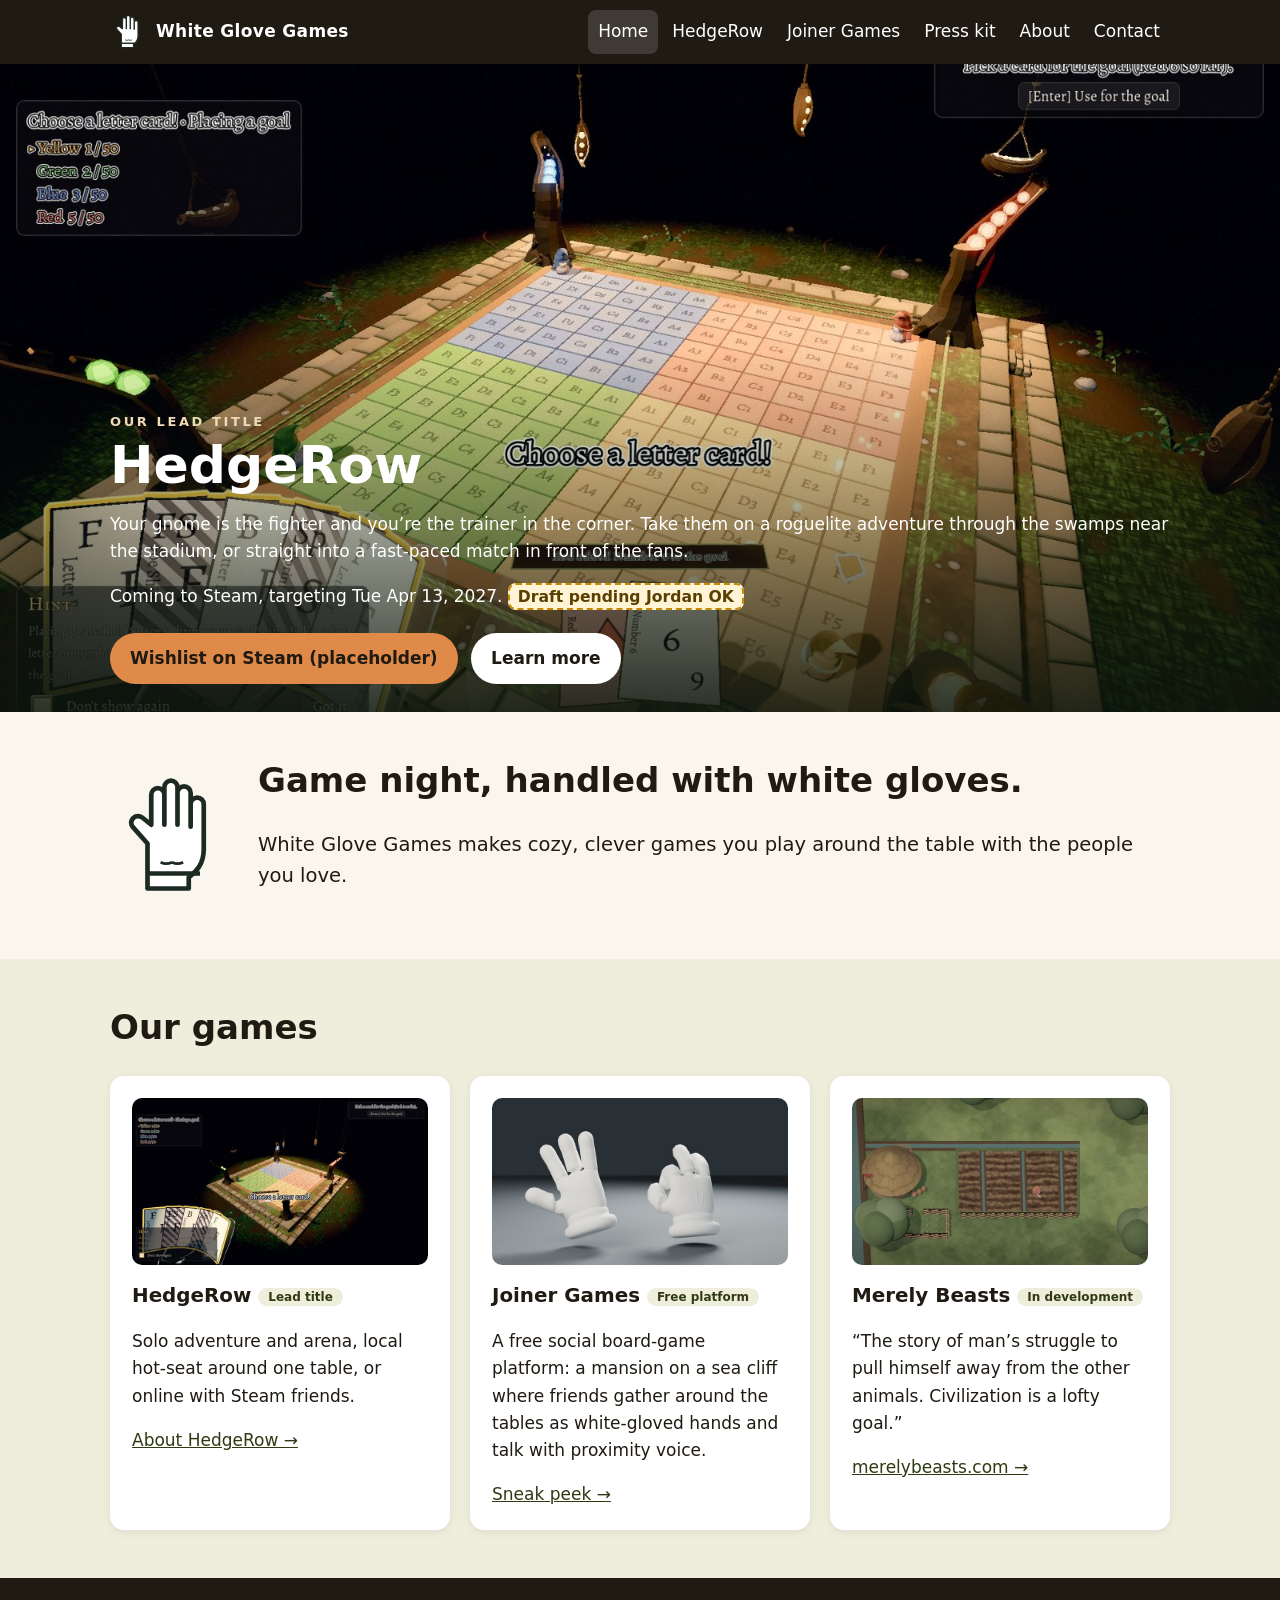
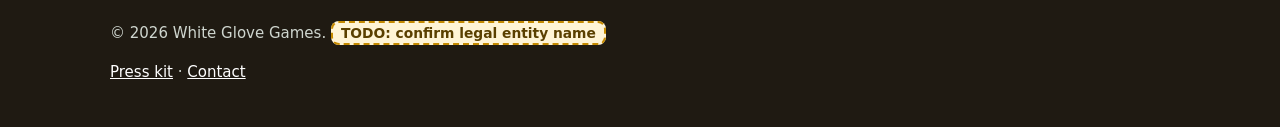
==== index.html @ 74618705 "Jared/Bachari copy overrides; Merely Beasts moves to /merelybeasts with redirect stub; placeholder a" ====
<!doctype html><html lang="en"><head><meta charset="utf-8"><meta name="viewport" content="width=device-width,initial-scale=1">
<title>White Glove Games</title><meta name="description" content="White Glove Games makes cozy, clever games you play around the table with the people you love."><link rel="icon" href="./favicon.svg" type="image/svg+xml"><link rel="stylesheet" href="./assets/site.css">
<meta property="og:title" content="White Glove Games"><meta property="og:description" content="White Glove Games makes cozy, clever games you play around the table with the people you love."></head><body>
<a class="skip" href="#main">Skip to content</a>
<header class="site"><div class="wrap"><a class="brand" href="./"><img src="./assets/img/glove.svg" alt="" width="36" height="36">White Glove Games</a>
<button class="menu-btn" aria-expanded="false" aria-controls="nav">Menu</button><nav id="nav" aria-label="Main"><ul><li><a href="./" aria-current=page>Home</a></li><li><a href="./hedgerow/">HedgeRow</a></li><li><a href="./joiner/">Joiner Games</a></li><li><a href="./press/">Press kit</a></li><li><a href="./about/">About</a></li><li><a href="./contact/">Contact</a></li></ul></nav></div></header>
<main id="main">
<div class="hero"><img src="./assets/img/hedgerow-seat.jpg" alt="HedgeRow board at night seen from a trainer's seat, cards in hand" width="1600" height="900" fetchpriority="high">
<div class="over"><div class="wrap"><p class="kicker">Our lead title</p><h1>HedgeRow</h1><p>Your gnome is the fighter and you’re the trainer in the corner. Take them on a roguelite adventure through the swamps near the stadium, or straight into a fast-paced match in front of the fans.</p><p>Coming to Steam, targeting Tue Apr 13, 2027. <span class="todo">Draft pending Jordan OK</span></p><a class="btn" href="#" aria-disabled="true" title="Placeholder: Steam page not live yet">Wishlist on Steam (placeholder)</a> <a class="btn alt" href="./hedgerow/">Learn more</a></div></div></div>
<section><div class="wrap intro"><img src="./assets/img/glove.svg" alt="" width="120" height="120"><div><h2>Game night, handled with white gloves.</h2><p class="lead">White Glove Games makes cozy, clever games you play around the table with the people you love.</p></div></div></section>
<section class="tint"><div class="wrap"><h2>Our games</h2><div class="grid">
<div class="card"><img class="thumb" src="./assets/img/hedgerow-overview-800.jpg" alt="The HedgeRow board lit by lanterns" width="800" height="450" loading="lazy"><h3>HedgeRow <span class="pill">Lead title</span></h3><p>Solo adventure and arena, local hot-seat around one table, or online with Steam friends.</p><a href="./hedgerow/">About HedgeRow →</a></div>
<div class="card"><img class="thumb" src="./assets/img/gloves-800.jpg" alt="A pair of white cartoon gloves, one waving and one making an OK sign" width="800" height="500" loading="lazy"><h3>Joiner Games <span class="pill">Free platform</span></h3><p>A free social board-game platform: a mansion on a sea cliff where friends gather around the tables as white-gloved hands and talk with proximity voice.</p><a href="./joiner/">Sneak peek →</a></div>
<div class="card"><img class="thumb" src="./assets/img/merelybeasts-still-800.jpg" alt="Muted overhead view of a thatched hut beside small fields" width="800" height="450" loading="lazy"><h3>Merely Beasts <span class="pill">In development</span></h3><p>“The story of man’s struggle to pull himself away from the other animals. Civilization is a lofty goal.”</p><a href="https://merelybeasts.com/">merelybeasts.com →</a></div>
</div></div></section></main>
<footer><div class="wrap"><p>© 2026 White Glove Games. <span class="todo">TODO: confirm legal entity name</span></p><p><a href="./press/">Press kit</a> · <a href="./contact/">Contact</a></p></div></footer>
<script src="./assets/site.js" defer></script></body></html>
---- assets/site.css ----
:root{--ink:#1d2a22;--paper:#fbf8f1;--hedge:#3f6b3a;--hedge-d:#2b4a28;--gold:#e0a526;--muted:#5d665f;--card:#fff;--r:14px;--max:1100px}
*{box-sizing:border-box}html{scroll-behavior:smooth}
body{margin:0;font:17px/1.6 system-ui,-apple-system,"Segoe UI",Roboto,sans-serif;color:var(--ink);background:var(--paper)}
img{max-width:100%;height:auto;display:block}
a{color:var(--hedge-d)}a:hover{color:var(--hedge)}
:focus-visible{outline:3px solid var(--gold);outline-offset:2px}
.skip{position:absolute;left:-999px;top:8px;background:var(--ink);color:#fff;padding:8px 12px;border-radius:8px;z-index:9}.skip:focus{left:8px}
.wrap{max-width:var(--max);margin:0 auto;padding:0 20px}
header.site{background:var(--ink);color:#fff;position:sticky;top:0;z-index:5}
header.site .wrap{display:flex;align-items:center;justify-content:space-between;gap:12px;min-height:64px}
.brand{display:flex;align-items:center;gap:10px;color:#fff;text-decoration:none;font-weight:800;letter-spacing:.02em}
.brand img{width:36px;height:36px}
nav ul{list-style:none;display:flex;gap:4px;margin:0;padding:0;flex-wrap:wrap}
nav a{color:#fff;text-decoration:none;padding:8px 10px;border-radius:8px;display:block}
nav a:hover,nav a[aria-current=page]{background:rgba(255,255,255,.14)}
.menu-btn{display:none;background:none;border:2px solid #fff;color:#fff;border-radius:8px;padding:6px 12px;font:inherit}
@media(max-width:760px){.menu-btn{display:block}nav{display:none;position:absolute;left:0;right:0;top:64px;background:var(--ink);padding:8px 20px 16px}nav.open{display:block}nav ul{flex-direction:column}}
.hero{position:relative;color:#fff;background:var(--hedge-d)}
.hero img{width:100%;max-height:72vh;object-fit:cover}
.hero .over{position:absolute;inset:auto 0 0 0;background:linear-gradient(transparent,rgba(10,20,12,.85));padding:60px 0 28px}
.hero h1{margin:0 0 6px;font-size:clamp(28px,5vw,52px);line-height:1.1}
.btn{display:inline-block;background:var(--gold);color:var(--ink);font-weight:800;text-decoration:none;padding:12px 20px;border-radius:999px;border:0;margin:6px 8px 0 0}
.btn.alt{background:#fff}.btn[aria-disabled=true]{cursor:not-allowed}
section{padding:48px 0}section.tint{background:#eef3e8}
h1,h2,h3{line-height:1.2}h2{font-size:clamp(24px,3.4vw,34px);margin-top:0}
.intro{display:grid;grid-template-columns:120px 1fr;gap:28px;align-items:center}
.intro img{width:120px}@media(max-width:600px){.intro{grid-template-columns:1fr}.intro img{width:80px}}
.grid{display:grid;grid-template-columns:repeat(auto-fit,minmax(260px,1fr));gap:20px}
.card{background:var(--card);border-radius:var(--r);padding:22px;box-shadow:0 2px 10px rgba(0,0,0,.07)}
.shots{display:grid;grid-template-columns:repeat(auto-fit,minmax(280px,1fr));gap:16px}
.shots figure{margin:0}.shots img{border-radius:10px}
figcaption{font-size:14px;color:var(--muted);margin-top:6px}
.todo{background:#fff4d6;border:2px dashed #c58a00;color:#5a3f00;border-radius:8px;padding:2px 8px;font-size:.92em;font-weight:600}
div.todo{padding:12px 16px;margin:16px 0}
.note{font-size:14px;color:var(--muted)}
dl.facts{display:grid;grid-template-columns:max-content 1fr;gap:8px 20px}dl.facts dt{font-weight:700}dl.facts dd{margin:0}
@media(max-width:520px){dl.facts{grid-template-columns:1fr}dl.facts dd{margin-bottom:8px}}
footer{background:var(--ink);color:#cfd6cf;padding:28px 0;font-size:15px}footer a{color:#fff}
@media(prefers-reduced-motion:reduce){html{scroll-behavior:auto}}
/* palette from world/style-lowpoly/palette.md (foliage, wood, horizon) */
:root{--hedge:#4F5C20;--hedge-d:#2F3A12;--gold:#E08A4A;--ink:#1f1a12;--paper:#faf6ee}
section.tint{background:#efeedd}
.kicker{letter-spacing:.2em;text-transform:uppercase;font-size:13px;font-weight:700;color:var(--muted);margin:0 0 4px}
.hero .kicker{color:#f0d9b5}
.lead{font-size:1.15em}
.pill{display:inline-block;font-size:12px;font-weight:700;background:#efeedd;color:var(--hedge-d);border-radius:999px;padding:2px 10px;vertical-align:middle}
.thumb{border-radius:10px;margin-bottom:12px;aspect-ratio:16/9;object-fit:cover;width:100%}
.wide{border-radius:12px;margin:20px 0 8px;width:100%}
.gnomes{display:flex;gap:12px;flex-wrap:wrap}.gnomes img{width:128px;background:#fff;border-radius:50%}
.narrow{max-width:720px}
.mb{background:#1c1914;color:#f3ece0}.mb .kicker,.mb .note{color:#b7ab98}
.mb h1{font-family:Georgia,serif;font-size:clamp(40px,8vw,72px);margin:.1em 0}
.tagline{font-family:Georgia,serif;font-style:italic;font-size:clamp(19px,2.6vw,24px);color:#f0d9b5}
.mb .facts{margin:20px 0}
.signup label{font-weight:700;display:block;margin:20px 0 6px}.signup .row{display:flex;gap:8px;flex-wrap:wrap}
.signup input{font:inherit;padding:12px 14px;border-radius:999px;border:1px solid #6b5d4a;background:#2a241c;color:#f3ece0;flex:1;min-width:220px}
.signup .btn{margin:0}
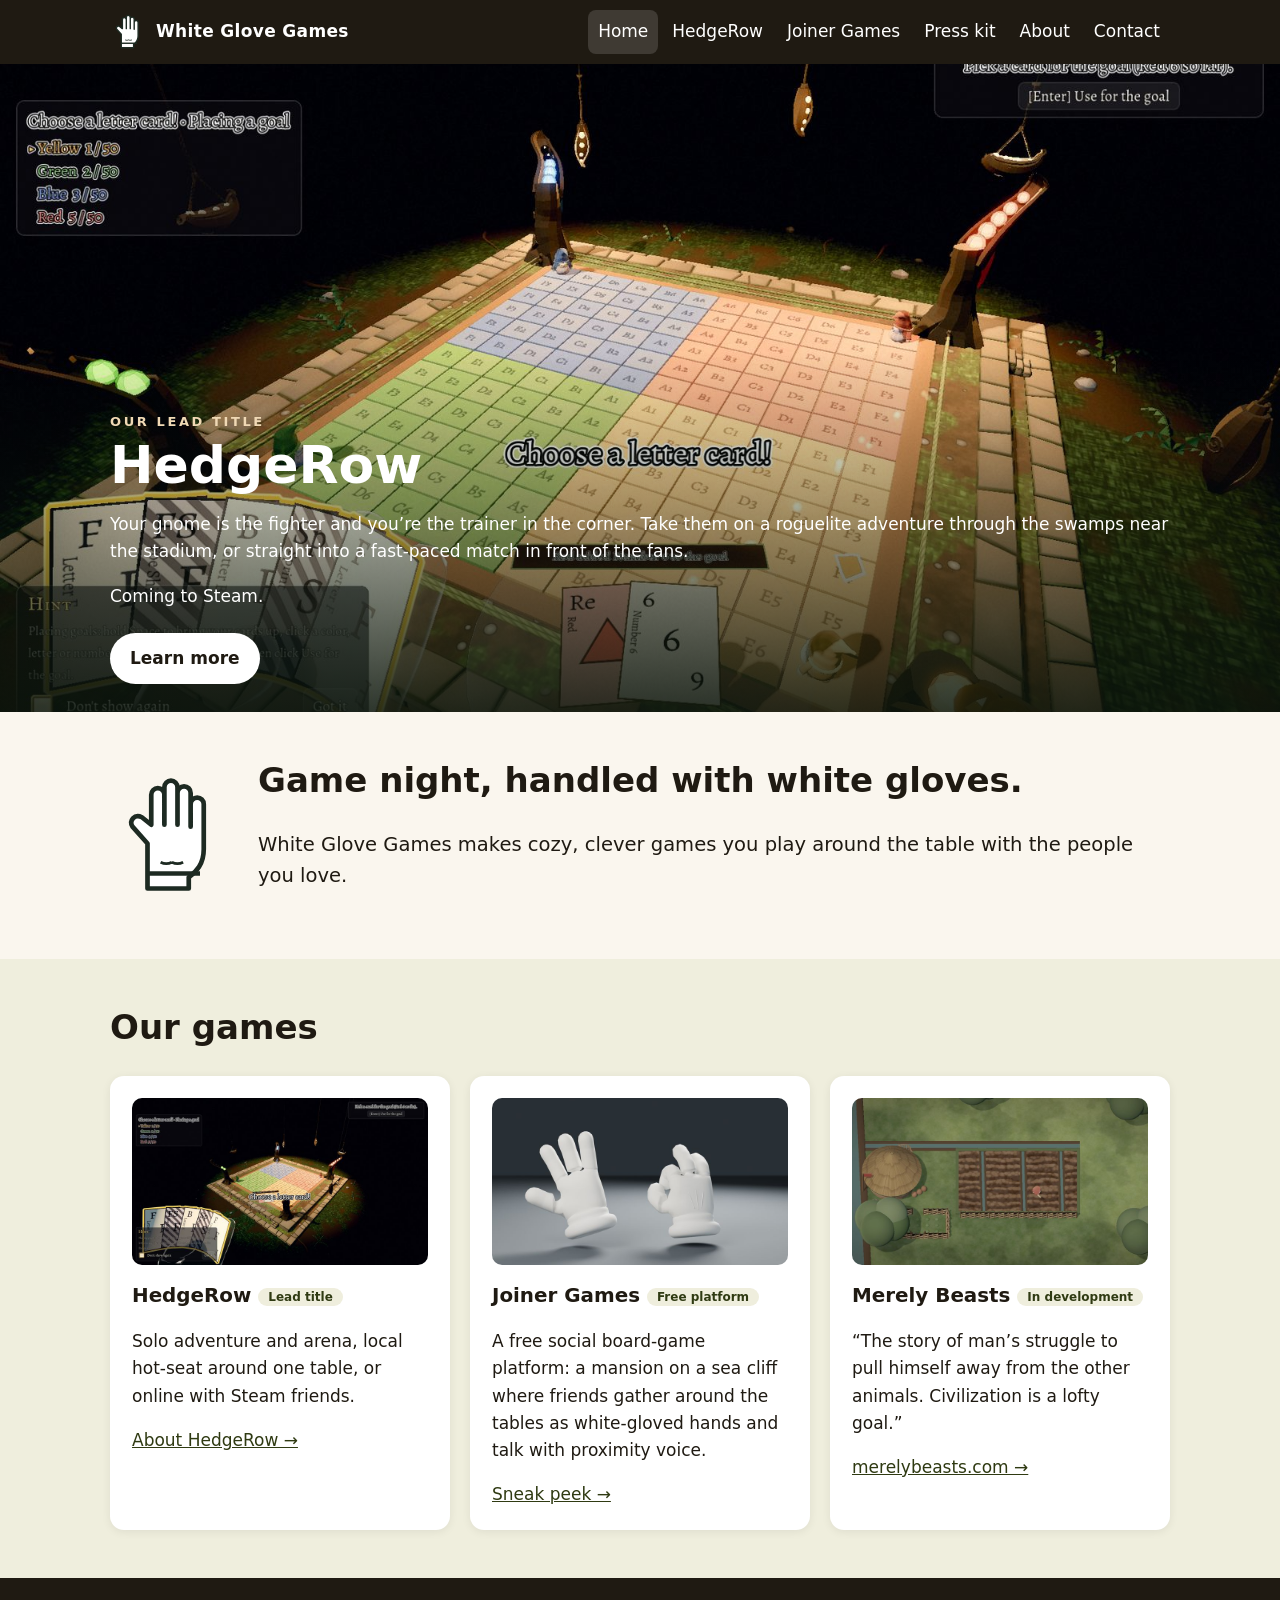
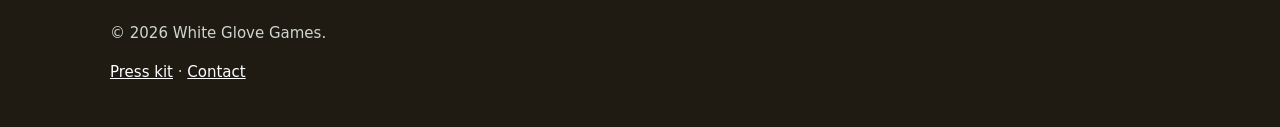
==== commit 0caefcaa: "Public prep: neutral HedgeRow release text, strip drafts/TODOs, hide wishlist placeholders, signup f" ====
--- a/index.html
+++ b/index.html
@@ -6,12 +6,12 @@
 <button class="menu-btn" aria-expanded="false" aria-controls="nav">Menu</button><nav id="nav" aria-label="Main"><ul><li><a href="./" aria-current=page>Home</a></li><li><a href="./hedgerow/">HedgeRow</a></li><li><a href="./joiner/">Joiner Games</a></li><li><a href="./press/">Press kit</a></li><li><a href="./about/">About</a></li><li><a href="./contact/">Contact</a></li></ul></nav></div></header>
 <main id="main">
 <div class="hero"><img src="./assets/img/hedgerow-seat.jpg" alt="HedgeRow board at night seen from a trainer's seat, cards in hand" width="1600" height="900" fetchpriority="high">
-<div class="over"><div class="wrap"><p class="kicker">Our lead title</p><h1>HedgeRow</h1><p>Your gnome is the fighter and you’re the trainer in the corner. Take them on a roguelite adventure through the swamps near the stadium, or straight into a fast-paced match in front of the fans.</p><p>Coming to Steam, targeting Tue Apr 13, 2027. <span class="todo">Draft pending Jordan OK</span></p><a class="btn" href="#" aria-disabled="true" title="Placeholder: Steam page not live yet">Wishlist on Steam (placeholder)</a> <a class="btn alt" href="./hedgerow/">Learn more</a></div></div></div>
+<div class="over"><div class="wrap"><p class="kicker">Our lead title</p><h1>HedgeRow</h1><p>Your gnome is the fighter and you’re the trainer in the corner. Take them on a roguelite adventure through the swamps near the stadium, or straight into a fast-paced match in front of the fans.</p><p>Coming to Steam.</p><a class="btn alt" href="./hedgerow/">Learn more</a></div></div></div>
 <section><div class="wrap intro"><img src="./assets/img/glove.svg" alt="" width="120" height="120"><div><h2>Game night, handled with white gloves.</h2><p class="lead">White Glove Games makes cozy, clever games you play around the table with the people you love.</p></div></div></section>
 <section class="tint"><div class="wrap"><h2>Our games</h2><div class="grid">
 <div class="card"><img class="thumb" src="./assets/img/hedgerow-overview-800.jpg" alt="The HedgeRow board lit by lanterns" width="800" height="450" loading="lazy"><h3>HedgeRow <span class="pill">Lead title</span></h3><p>Solo adventure and arena, local hot-seat around one table, or online with Steam friends.</p><a href="./hedgerow/">About HedgeRow →</a></div>
 <div class="card"><img class="thumb" src="./assets/img/gloves-800.jpg" alt="A pair of white cartoon gloves, one waving and one making an OK sign" width="800" height="500" loading="lazy"><h3>Joiner Games <span class="pill">Free platform</span></h3><p>A free social board-game platform: a mansion on a sea cliff where friends gather around the tables as white-gloved hands and talk with proximity voice.</p><a href="./joiner/">Sneak peek →</a></div>
 <div class="card"><img class="thumb" src="./assets/img/merelybeasts-still-800.jpg" alt="Muted overhead view of a thatched hut beside small fields" width="800" height="450" loading="lazy"><h3>Merely Beasts <span class="pill">In development</span></h3><p>“The story of man’s struggle to pull himself away from the other animals. Civilization is a lofty goal.”</p><a href="https://merelybeasts.com/">merelybeasts.com →</a></div>
 </div></div></section></main>
-<footer><div class="wrap"><p>© 2026 White Glove Games. <span class="todo">TODO: confirm legal entity name</span></p><p><a href="./press/">Press kit</a> · <a href="./contact/">Contact</a></p></div></footer>
+<footer><div class="wrap"><p>© 2026 White Glove Games.</p><p><a href="./press/">Press kit</a> · <a href="./contact/">Contact</a></p></div></footer>
 <script src="./assets/site.js" defer></script></body></html>
--- a/assets/site.css
+++ b/assets/site.css
@@ -55,3 +55,4 @@
 .signup label{font-weight:700;display:block;margin:20px 0 6px}.signup .row{display:flex;gap:8px;flex-wrap:wrap}
 .signup input{font:inherit;padding:12px 14px;border-radius:999px;border:1px solid #6b5d4a;background:#2a241c;color:#f3ece0;flex:1;min-width:220px}
 .signup .btn{margin:0}
+.todo,.signup{display:none!important}
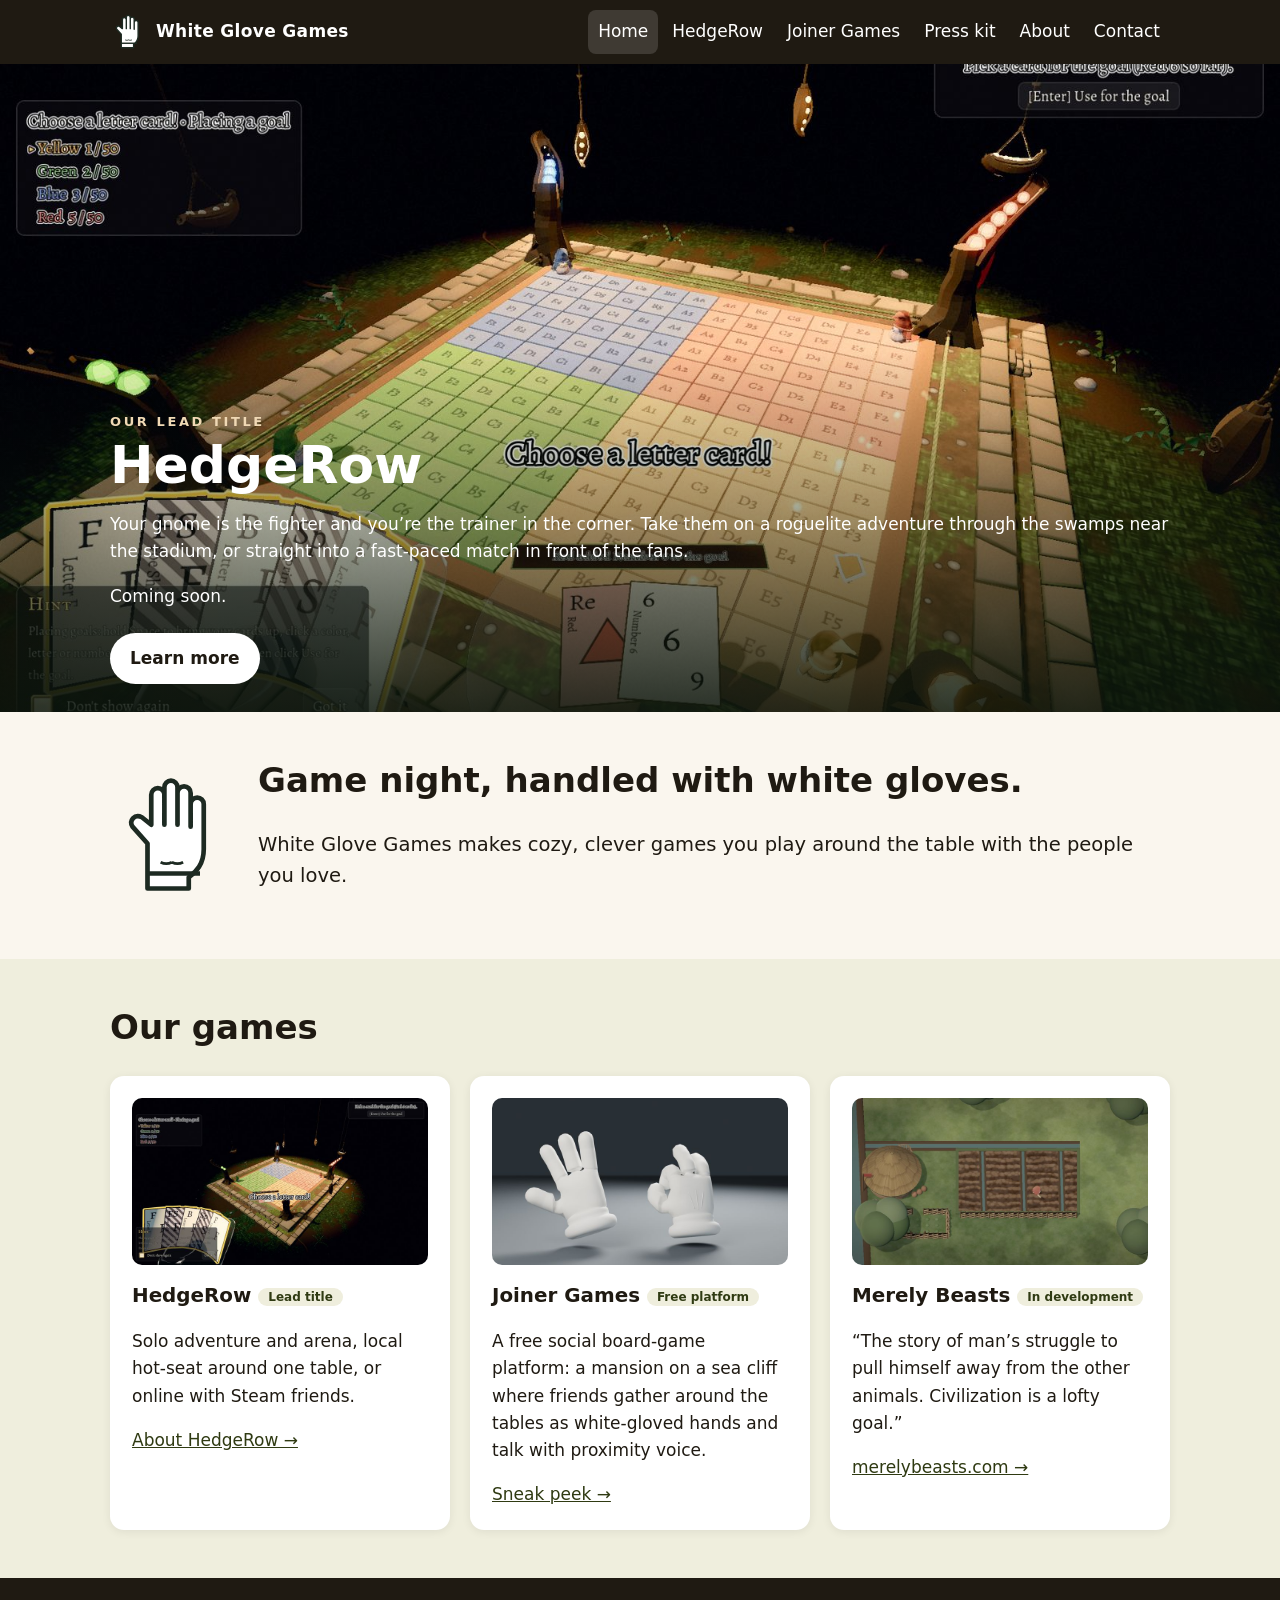
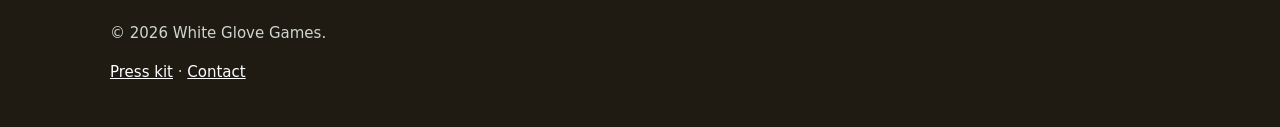
==== commit 79743e04: "Use 'Coming soon' wording" ====
--- a/index.html
+++ b/index.html
@@ -6,7 +6,7 @@
 <button class="menu-btn" aria-expanded="false" aria-controls="nav">Menu</button><nav id="nav" aria-label="Main"><ul><li><a href="./" aria-current=page>Home</a></li><li><a href="./hedgerow/">HedgeRow</a></li><li><a href="./joiner/">Joiner Games</a></li><li><a href="./press/">Press kit</a></li><li><a href="./about/">About</a></li><li><a href="./contact/">Contact</a></li></ul></nav></div></header>
 <main id="main">
 <div class="hero"><img src="./assets/img/hedgerow-seat.jpg" alt="HedgeRow board at night seen from a trainer's seat, cards in hand" width="1600" height="900" fetchpriority="high">
-<div class="over"><div class="wrap"><p class="kicker">Our lead title</p><h1>HedgeRow</h1><p>Your gnome is the fighter and you’re the trainer in the corner. Take them on a roguelite adventure through the swamps near the stadium, or straight into a fast-paced match in front of the fans.</p><p>Coming to Steam.</p><a class="btn alt" href="./hedgerow/">Learn more</a></div></div></div>
+<div class="over"><div class="wrap"><p class="kicker">Our lead title</p><h1>HedgeRow</h1><p>Your gnome is the fighter and you’re the trainer in the corner. Take them on a roguelite adventure through the swamps near the stadium, or straight into a fast-paced match in front of the fans.</p><p>Coming soon.</p><a class="btn alt" href="./hedgerow/">Learn more</a></div></div></div>
 <section><div class="wrap intro"><img src="./assets/img/glove.svg" alt="" width="120" height="120"><div><h2>Game night, handled with white gloves.</h2><p class="lead">White Glove Games makes cozy, clever games you play around the table with the people you love.</p></div></div></section>
 <section class="tint"><div class="wrap"><h2>Our games</h2><div class="grid">
 <div class="card"><img class="thumb" src="./assets/img/hedgerow-overview-800.jpg" alt="The HedgeRow board lit by lanterns" width="800" height="450" loading="lazy"><h3>HedgeRow <span class="pill">Lead title</span></h3><p>Solo adventure and arena, local hot-seat around one table, or online with Steam friends.</p><a href="./hedgerow/">About HedgeRow →</a></div>
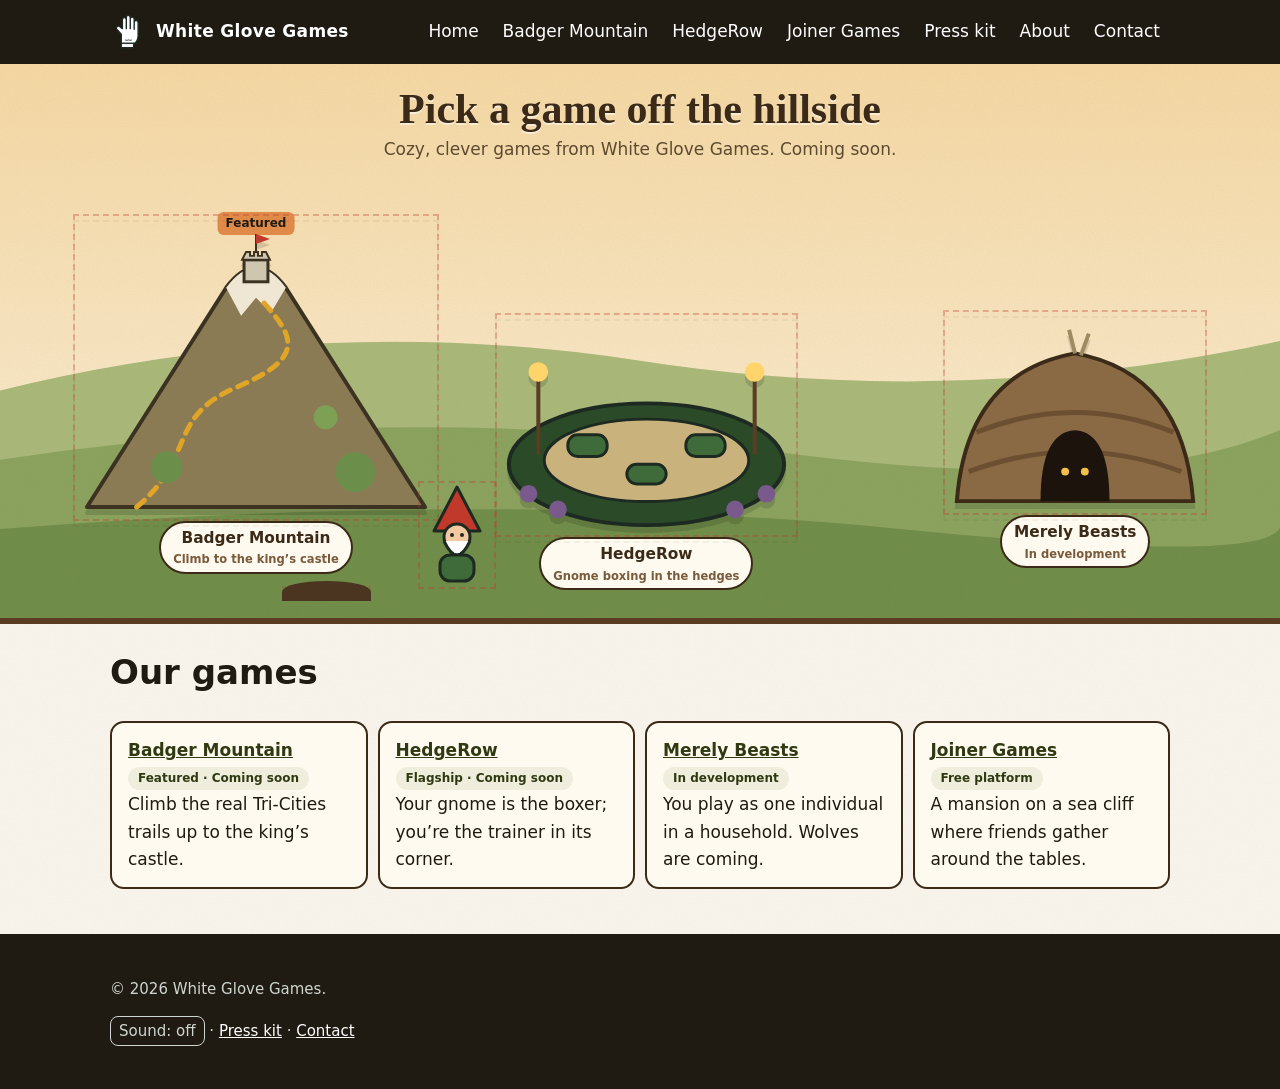
==== commit f4527ba9: "Draft: diorama home, Badger Mountain page, HedgeRow flagship (PRICE TBD), Merely Beasts card + stub " ====
--- a/index.html
+++ b/index.html
@@ -1,17 +1,23 @@
 <!doctype html><html lang="en"><head><meta charset="utf-8"><meta name="viewport" content="width=device-width,initial-scale=1">
-<title>White Glove Games</title><meta name="description" content="White Glove Games makes cozy, clever games you play around the table with the people you love."><link rel="icon" href="./favicon.svg" type="image/svg+xml"><link rel="stylesheet" href="./assets/site.css">
-<meta property="og:title" content="White Glove Games"><meta property="og:description" content="White Glove Games makes cozy, clever games you play around the table with the people you love."></head><body>
+<title>White Glove Games</title><meta name="description" content="White Glove Games makes cozy, clever games: Badger Mountain, HedgeRow and Merely Beasts."><link rel="icon" href="./favicon.svg" type="image/svg+xml"><link rel="stylesheet" href="./assets/site.css"><link rel="stylesheet" href="./assets/diorama.css">
+<meta property="og:title" content="White Glove Games"><meta property="og:description" content="White Glove Games makes cozy, clever games: Badger Mountain, HedgeRow and Merely Beasts."></head><body>
 <a class="skip" href="#main">Skip to content</a>
 <header class="site"><div class="wrap"><a class="brand" href="./"><img src="./assets/img/glove.svg" alt="" width="36" height="36">White Glove Games</a>
-<button class="menu-btn" aria-expanded="false" aria-controls="nav">Menu</button><nav id="nav" aria-label="Main"><ul><li><a href="./" aria-current=page>Home</a></li><li><a href="./hedgerow/">HedgeRow</a></li><li><a href="./joiner/">Joiner Games</a></li><li><a href="./press/">Press kit</a></li><li><a href="./about/">About</a></li><li><a href="./contact/">Contact</a></li></ul></nav></div></header>
+<button class="menu-btn" aria-expanded="false" aria-controls="nav">Menu</button><nav id="nav" aria-label="Main"><ul><li><a href="./">Home</a></li><li><a href="./badgermountain/">Badger Mountain</a></li><li><a href="./hedgerow/">HedgeRow</a></li><li><a href="./joiner/">Joiner Games</a></li><li><a href="./press/">Press kit</a></li><li><a href="./about/">About</a></li><li><a href="./contact/">Contact</a></li></ul></nav></div></header>
 <main id="main">
-<div class="hero"><img src="./assets/img/hedgerow-seat.jpg" alt="HedgeRow board at night seen from a trainer's seat, cards in hand" width="1600" height="900" fetchpriority="high">
-<div class="over"><div class="wrap"><p class="kicker">Our lead title</p><h1>HedgeRow</h1><p>Your gnome is the fighter and you’re the trainer in the corner. Take them on a roguelite adventure through the swamps near the stadium, or straight into a fast-paced match in front of the fans.</p><p>Coming soon.</p><a class="btn alt" href="./hedgerow/">Learn more</a></div></div></div>
-<section><div class="wrap intro"><img src="./assets/img/glove.svg" alt="" width="120" height="120"><div><h2>Game night, handled with white gloves.</h2><p class="lead">White Glove Games makes cozy, clever games you play around the table with the people you love.</p></div></div></section>
-<section class="tint"><div class="wrap"><h2>Our games</h2><div class="grid">
-<div class="card"><img class="thumb" src="./assets/img/hedgerow-overview-800.jpg" alt="The HedgeRow board lit by lanterns" width="800" height="450" loading="lazy"><h3>HedgeRow <span class="pill">Lead title</span></h3><p>Solo adventure and arena, local hot-seat around one table, or online with Steam friends.</p><a href="./hedgerow/">About HedgeRow →</a></div>
-<div class="card"><img class="thumb" src="./assets/img/gloves-800.jpg" alt="A pair of white cartoon gloves, one waving and one making an OK sign" width="800" height="500" loading="lazy"><h3>Joiner Games <span class="pill">Free platform</span></h3><p>A free social board-game platform: a mansion on a sea cliff where friends gather around the tables as white-gloved hands and talk with proximity voice.</p><a href="./joiner/">Sneak peek →</a></div>
-<div class="card"><img class="thumb" src="./assets/img/merelybeasts-still-800.jpg" alt="Muted overhead view of a thatched hut beside small fields" width="800" height="450" loading="lazy"><h3>Merely Beasts <span class="pill">In development</span></h3><p>“The story of man’s struggle to pull himself away from the other animals. Civilization is a lofty goal.”</p><a href="https://merelybeasts.com/">merelybeasts.com →</a></div>
-</div></div></section></main>
-<footer><div class="wrap"><p>© 2026 White Glove Games.</p><p><a href="./press/">Press kit</a> · <a href="./contact/">Contact</a></p></div></footer>
-<script src="./assets/site.js" defer></script></body></html>+<section class="diorama" aria-label="White Glove Games diorama: pick a game">
+<h1>Pick a game off the hillside</h1><p class="sub">Cozy, clever games from White Glove Games. Coming soon.</p>
+<a class="obj o-mountain" href="./badgermountain/"><span class="feat">Featured</span><img class="ph" src="./assets/img/placeholder/mountain.svg" alt="" width="360" height="300"><span class="tag">Badger Mountain<small>Climb to the king’s castle</small></span></a>
+<a class="obj o-arena" href="./hedgerow/"><img class="ph" src="./assets/img/placeholder/arena.svg" alt="" width="300" height="220"><span class="tag">HedgeRow<small>Gnome boxing in the hedges</small></span></a>
+<a class="obj o-den" href="./merelybeasts/"><img class="ph" src="./assets/img/placeholder/den.svg" alt="" width="260" height="200"><span class="tag">Merely Beasts<small>In development</small></span></a>
+<button class="gnome" id="gnome" type="button" aria-label="Poke the gnome"><img class="ph" src="./assets/img/placeholder/gnome.svg" alt="" width="70" height="100"></button><span class="bubble" id="bubble" aria-live="polite"></span>
+<button class="burrow" id="burrow" type="button" aria-label="Peek into the burrow"><img class="ph" src="./assets/img/placeholder/badger.svg" alt="" width="90" height="60"></button>
+</section>
+<section class="plain"><div class="wrap"><h2>Our games</h2><ul>
+<li><a href="./badgermountain/">Badger Mountain</a> <span class="pill">Featured · Coming soon</span><br>Climb the real Tri-Cities trails up to the king’s castle.</li>
+<li><a href="./hedgerow/">HedgeRow</a> <span class="pill">Flagship · Coming soon</span><br>Your gnome is the boxer; you’re the trainer in its corner.</li>
+<li><a href="./merelybeasts/">Merely Beasts</a> <span class="pill">In development</span><br>You play as one individual in a household. Wolves are coming.</li>
+<li><a href="./joiner/">Joiner Games</a> <span class="pill">Free platform</span><br>A mansion on a sea cliff where friends gather around the tables.</li>
+</ul></div></section></main>
+<footer><div class="wrap"><p>© 2026 White Glove Games.</p><p><button id="sound-toggle" type="button" aria-pressed="false" style="font:inherit;background:none;border:1px solid currentColor;color:inherit;border-radius:8px;padding:2px 8px">Sound: off</button> · <a href="./press/">Press kit</a> · <a href="./contact/">Contact</a></p></div></footer>
+<script>window.WG_ROOT="./"</script><script src="./assets/site.js" defer></script><script src="./assets/diorama.js" defer></script></body></html>
--- a/assets/diorama.css
+++ b/assets/diorama.css
@@ -0,0 +1,35 @@
+/* Diorama draft (declan/diorama-draft). Placeholder art in img/placeholder/ */
+body{background:var(--paper) url("data:image/svg+xml,%3Csvg xmlns='http://www.w3.org/2000/svg' width='160' height='160'%3E%3Cfilter id='n'%3E%3CfeTurbulence type='fractalNoise' baseFrequency='.85' numOctaves='2'/%3E%3CfeColorMatrix values='0 0 0 0 .35 0 0 0 0 .25 0 0 0 0 .1 0 0 0 .06 0'/%3E%3C/filter%3E%3Crect width='160' height='160' filter='url(%23n)'/%3E%3C/svg%3E")}
+html,body,a,button{cursor:url("img/placeholder/glove-cursor.svg") 10 4,auto}
+@media (pointer:coarse){html,body,a,button{cursor:auto}}
+.diorama{position:relative;max-width:1280px;margin:0 auto;aspect-ratio:16/7;background:url("img/placeholder/hillside.svg") center/100% 100% no-repeat;border-bottom:6px solid #5a3d22;overflow:hidden}
+.diorama h1{position:absolute;top:4%;left:0;right:0;text-align:center;margin:0;font:800 clamp(22px,3.4vw,42px)/1.1 Georgia,serif;color:#3b2a18;text-shadow:0 2px 0 #fff8}
+.diorama .sub{position:absolute;top:13%;left:0;right:0;text-align:center;margin:0;color:#5d4a30;font-size:clamp(13px,1.4vw,17px)}
+.obj{position:absolute;display:block;text-decoration:none;color:#3b2a18;text-align:center;transform-origin:50% 100%;animation:idle 4s ease-in-out infinite}
+.obj img{width:100%;height:auto;filter:drop-shadow(0 6px 0 #0002)}
+.obj .tag{display:inline-block;margin-top:4px;background:#fffaf0;border:2px solid #3b2a18;border-radius:999px;padding:3px 12px;font-weight:800;font-size:clamp(12px,1.2vw,16px)}
+.obj .tag small{display:block;font-weight:600;font-size:.75em;color:#7a5a3a}
+.obj:hover,.obj:focus-visible{animation:wiggle .5s ease-in-out}
+.o-mountain{left:6%;bottom:8%;width:28%}.o-arena{left:39%;bottom:5%;width:23%;animation-delay:-1.3s}.o-den{right:6%;bottom:9%;width:20%;animation-delay:-2.6s}
+.o-mountain .feat{position:absolute;top:-6px;left:50%;transform:translateX(-50%);background:var(--gold);color:var(--ink);font-size:12px;font-weight:800;border-radius:6px;padding:2px 8px;white-space:nowrap}
+@keyframes idle{0%,100%{transform:translateY(0) rotate(0)}50%{transform:translateY(-4px) rotate(.4deg)}}
+@keyframes wiggle{0%,100%{transform:rotate(0)}25%{transform:rotate(-3deg)}75%{transform:rotate(3deg)}}
+.gnome{position:absolute;left:33%;bottom:6%;width:5.5%;background:none;border:0;padding:0;transform-origin:50% 100%}
+.gnome.poked{animation:boing .6s cubic-bezier(.3,1.8,.5,1)}
+@keyframes boing{0%{transform:scaleY(1)}30%{transform:scaleY(.7) scaleX(1.2)}60%{transform:translateY(-22px) scaleY(1.1)}100%{transform:none}}
+.bubble{position:absolute;left:30%;bottom:22%;background:#fff;border:2px solid #1d2a22;border-radius:12px;padding:4px 10px;font-size:13px;font-weight:700;opacity:0;transition:opacity .3s;pointer-events:none}
+.bubble.on{opacity:1}
+.burrow{position:absolute;left:22%;bottom:3%;width:7%;aspect-ratio:3/2;overflow:hidden;background:none;border:0;padding:0}
+.burrow::after{content:"";position:absolute;left:0;right:0;bottom:0;height:35%;background:#4b3520;border-radius:50% 50% 0 0}
+.burrow img{position:absolute;bottom:0;width:100%;transform:translateY(80%);transition:transform .4s}
+.burrow.peek img,.burrow:hover img,.burrow:focus-visible img{transform:translateY(10%)}
+.plain{padding:28px 0}.plain ul{list-style:none;padding:0;display:grid;gap:10px;grid-template-columns:repeat(auto-fit,minmax(240px,1fr))}
+.plain li{background:#fffaf0;border:2px solid #3b2a18;border-radius:var(--r);padding:14px 16px}.plain li a{font-weight:800}
+.ph{outline:2px dashed #c0392b55;outline-offset:2px}
+.price{display:inline-block;border:2px dashed var(--gold);border-radius:8px;padding:2px 10px;font-weight:800}
+.notify{display:flex;flex-wrap:wrap;gap:8px;margin-top:12px}.notify input{flex:1 1 220px;font:inherit;padding:10px 12px;border:2px solid #3b2a18;border-radius:10px}.notify button{font:inherit;font-weight:800;background:var(--gold);border:0;border-radius:999px;padding:10px 18px}
+.mbcard{background:#fffaf0;border:2px solid #3b2a18;border-radius:var(--r);padding:20px;max-width:640px}
+@media(max-width:700px){.diorama{aspect-ratio:auto;height:620px;background-size:cover}
+.o-mountain{left:8%;width:62%;bottom:auto;top:20%}.o-arena{left:auto;right:4%;width:52%;bottom:auto;top:52%}.o-den{right:auto;left:5%;width:44%;bottom:4%}
+.gnome{left:auto;right:12%;bottom:4%;width:14%}.burrow{left:auto;right:36%;bottom:3%;width:17%}.bubble{left:auto;right:6%;bottom:20%}}
+@media (prefers-reduced-motion:reduce){*,*::before,*::after{animation:none!important;transition:none!important}html{scroll-behavior:auto}}
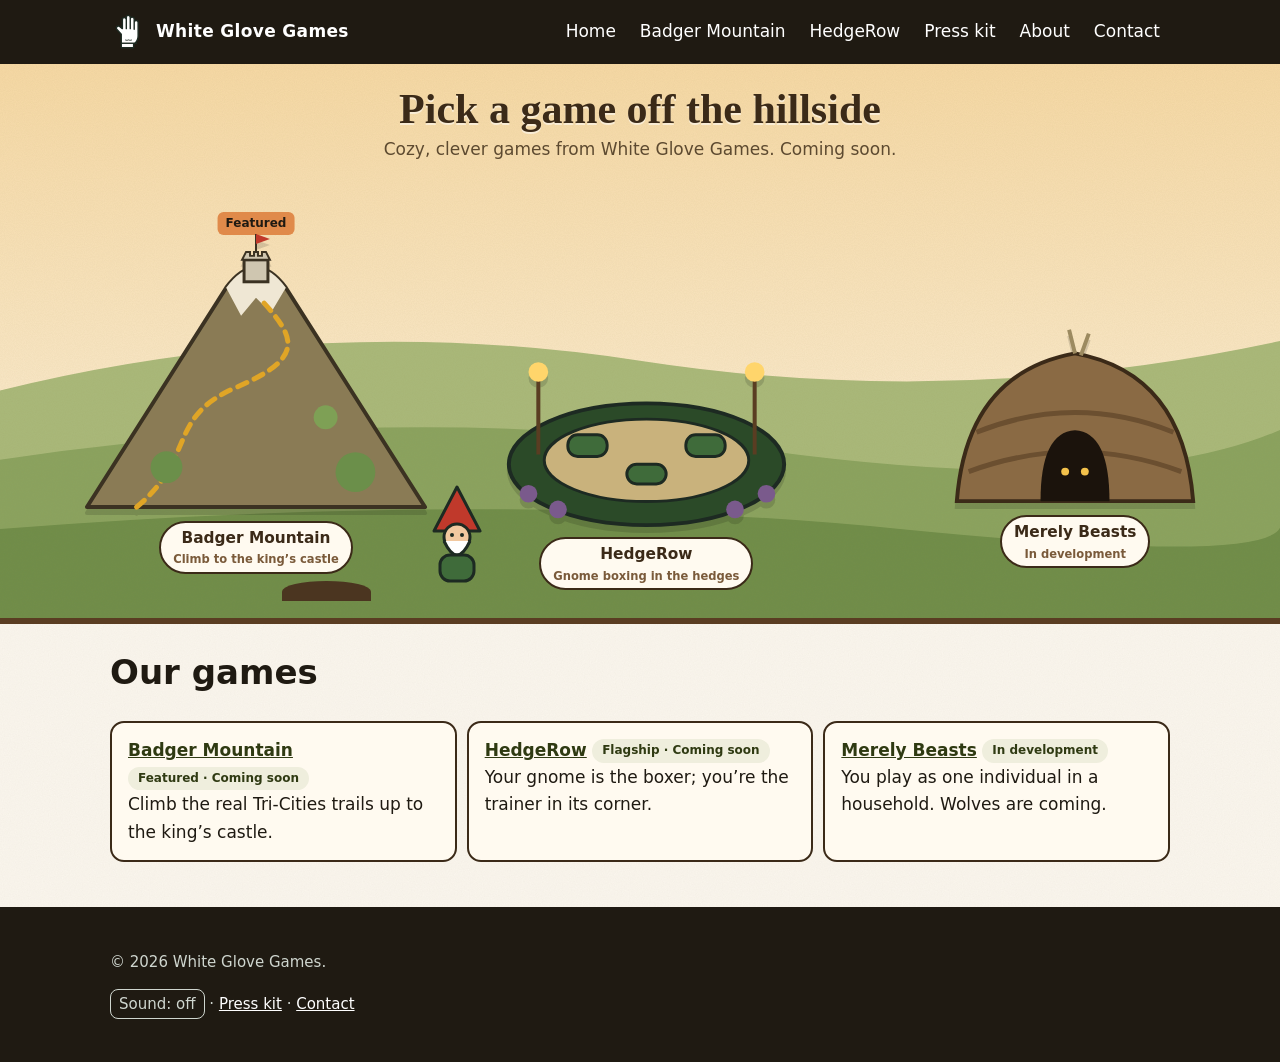
==== commit 9b682d4c: "Draft: remove placeholder outlines (subtle :focus-visible only); unlink Joiner Games everywhere; add" ====
--- a/index.html
+++ b/index.html
@@ -3,21 +3,20 @@
 <meta property="og:title" content="White Glove Games"><meta property="og:description" content="White Glove Games makes cozy, clever games: Badger Mountain, HedgeRow and Merely Beasts."></head><body>
 <a class="skip" href="#main">Skip to content</a>
 <header class="site"><div class="wrap"><a class="brand" href="./"><img src="./assets/img/glove.svg" alt="" width="36" height="36">White Glove Games</a>
-<button class="menu-btn" aria-expanded="false" aria-controls="nav">Menu</button><nav id="nav" aria-label="Main"><ul><li><a href="./">Home</a></li><li><a href="./badgermountain/">Badger Mountain</a></li><li><a href="./hedgerow/">HedgeRow</a></li><li><a href="./joiner/">Joiner Games</a></li><li><a href="./press/">Press kit</a></li><li><a href="./about/">About</a></li><li><a href="./contact/">Contact</a></li></ul></nav></div></header>
+<button class="menu-btn" aria-expanded="false" aria-controls="nav">Menu</button><nav id="nav" aria-label="Main"><ul><li><a href="./">Home</a></li><li><a href="./badgermountain/">Badger Mountain</a></li><li><a href="./hedgerow/">HedgeRow</a></li><li><a href="./press/">Press kit</a></li><li><a href="./about/">About</a></li><li><a href="./contact/">Contact</a></li></ul></nav></div></header>
 <main id="main">
 <section class="diorama" aria-label="White Glove Games diorama: pick a game">
 <h1>Pick a game off the hillside</h1><p class="sub">Cozy, clever games from White Glove Games. Coming soon.</p>
-<a class="obj o-mountain" href="./badgermountain/"><span class="feat">Featured</span><img class="ph" src="./assets/img/placeholder/mountain.svg" alt="" width="360" height="300"><span class="tag">Badger Mountain<small>Climb to the king’s castle</small></span></a>
-<a class="obj o-arena" href="./hedgerow/"><img class="ph" src="./assets/img/placeholder/arena.svg" alt="" width="300" height="220"><span class="tag">HedgeRow<small>Gnome boxing in the hedges</small></span></a>
-<a class="obj o-den" href="./merelybeasts/"><img class="ph" src="./assets/img/placeholder/den.svg" alt="" width="260" height="200"><span class="tag">Merely Beasts<small>In development</small></span></a>
-<button class="gnome" id="gnome" type="button" aria-label="Poke the gnome"><img class="ph" src="./assets/img/placeholder/gnome.svg" alt="" width="70" height="100"></button><span class="bubble" id="bubble" aria-live="polite"></span>
-<button class="burrow" id="burrow" type="button" aria-label="Peek into the burrow"><img class="ph" src="./assets/img/placeholder/badger.svg" alt="" width="90" height="60"></button>
+<a class="obj o-mountain" href="./badgermountain/"><span class="feat">Featured</span><img src="./assets/img/placeholder/mountain.svg" alt="" width="360" height="300"><span class="tag">Badger Mountain<small>Climb to the king’s castle</small></span></a>
+<a class="obj o-arena" href="./hedgerow/"><img src="./assets/img/placeholder/arena.svg" alt="" width="300" height="220"><span class="tag">HedgeRow<small>Gnome boxing in the hedges</small></span></a>
+<a class="obj o-den" href="./merelybeasts/"><img src="./assets/img/placeholder/den.svg" alt="" width="260" height="200"><span class="tag">Merely Beasts<small>In development</small></span></a>
+<button class="gnome" id="gnome" type="button" aria-label="Poke the gnome"><img src="./assets/img/placeholder/gnome.svg" alt="" width="70" height="100"></button><span class="bubble" id="bubble" aria-live="polite"></span>
+<button class="burrow" id="burrow" type="button" aria-label="Peek into the burrow"><img src="./assets/img/placeholder/badger.svg" alt="" width="90" height="60"></button>
 </section>
 <section class="plain"><div class="wrap"><h2>Our games</h2><ul>
 <li><a href="./badgermountain/">Badger Mountain</a> <span class="pill">Featured · Coming soon</span><br>Climb the real Tri-Cities trails up to the king’s castle.</li>
 <li><a href="./hedgerow/">HedgeRow</a> <span class="pill">Flagship · Coming soon</span><br>Your gnome is the boxer; you’re the trainer in its corner.</li>
 <li><a href="./merelybeasts/">Merely Beasts</a> <span class="pill">In development</span><br>You play as one individual in a household. Wolves are coming.</li>
-<li><a href="./joiner/">Joiner Games</a> <span class="pill">Free platform</span><br>A mansion on a sea cliff where friends gather around the tables.</li>
 </ul></div></section></main>
 <footer><div class="wrap"><p>© 2026 White Glove Games.</p><p><button id="sound-toggle" type="button" aria-pressed="false" style="font:inherit;background:none;border:1px solid currentColor;color:inherit;border-radius:8px;padding:2px 8px">Sound: off</button> · <a href="./press/">Press kit</a> · <a href="./contact/">Contact</a></p></div></footer>
 <script>window.WG_ROOT="./"</script><script src="./assets/site.js" defer></script><script src="./assets/diorama.js" defer></script></body></html>
--- a/assets/diorama.css
+++ b/assets/diorama.css
@@ -25,7 +25,8 @@
 .burrow.peek img,.burrow:hover img,.burrow:focus-visible img{transform:translateY(10%)}
 .plain{padding:28px 0}.plain ul{list-style:none;padding:0;display:grid;gap:10px;grid-template-columns:repeat(auto-fit,minmax(240px,1fr))}
 .plain li{background:#fffaf0;border:2px solid #3b2a18;border-radius:var(--r);padding:14px 16px}.plain li a{font-weight:800}
-.ph{outline:2px dashed #c0392b55;outline-offset:2px}
+.obj:focus-visible,.gnome:focus-visible,.burrow:focus-visible{outline:2px solid #e0a52699;outline-offset:3px;border-radius:12px}
+.obj:focus:not(:focus-visible),.gnome:focus:not(:focus-visible),.burrow:focus:not(:focus-visible){outline:none}
 .price{display:inline-block;border:2px dashed var(--gold);border-radius:8px;padding:2px 10px;font-weight:800}
 .notify{display:flex;flex-wrap:wrap;gap:8px;margin-top:12px}.notify input{flex:1 1 220px;font:inherit;padding:10px 12px;border:2px solid #3b2a18;border-radius:10px}.notify button{font:inherit;font-weight:800;background:var(--gold);border:0;border-radius:999px;padding:10px 18px}
 .mbcard{background:#fffaf0;border:2px solid #3b2a18;border-radius:var(--r);padding:20px;max-width:640px}
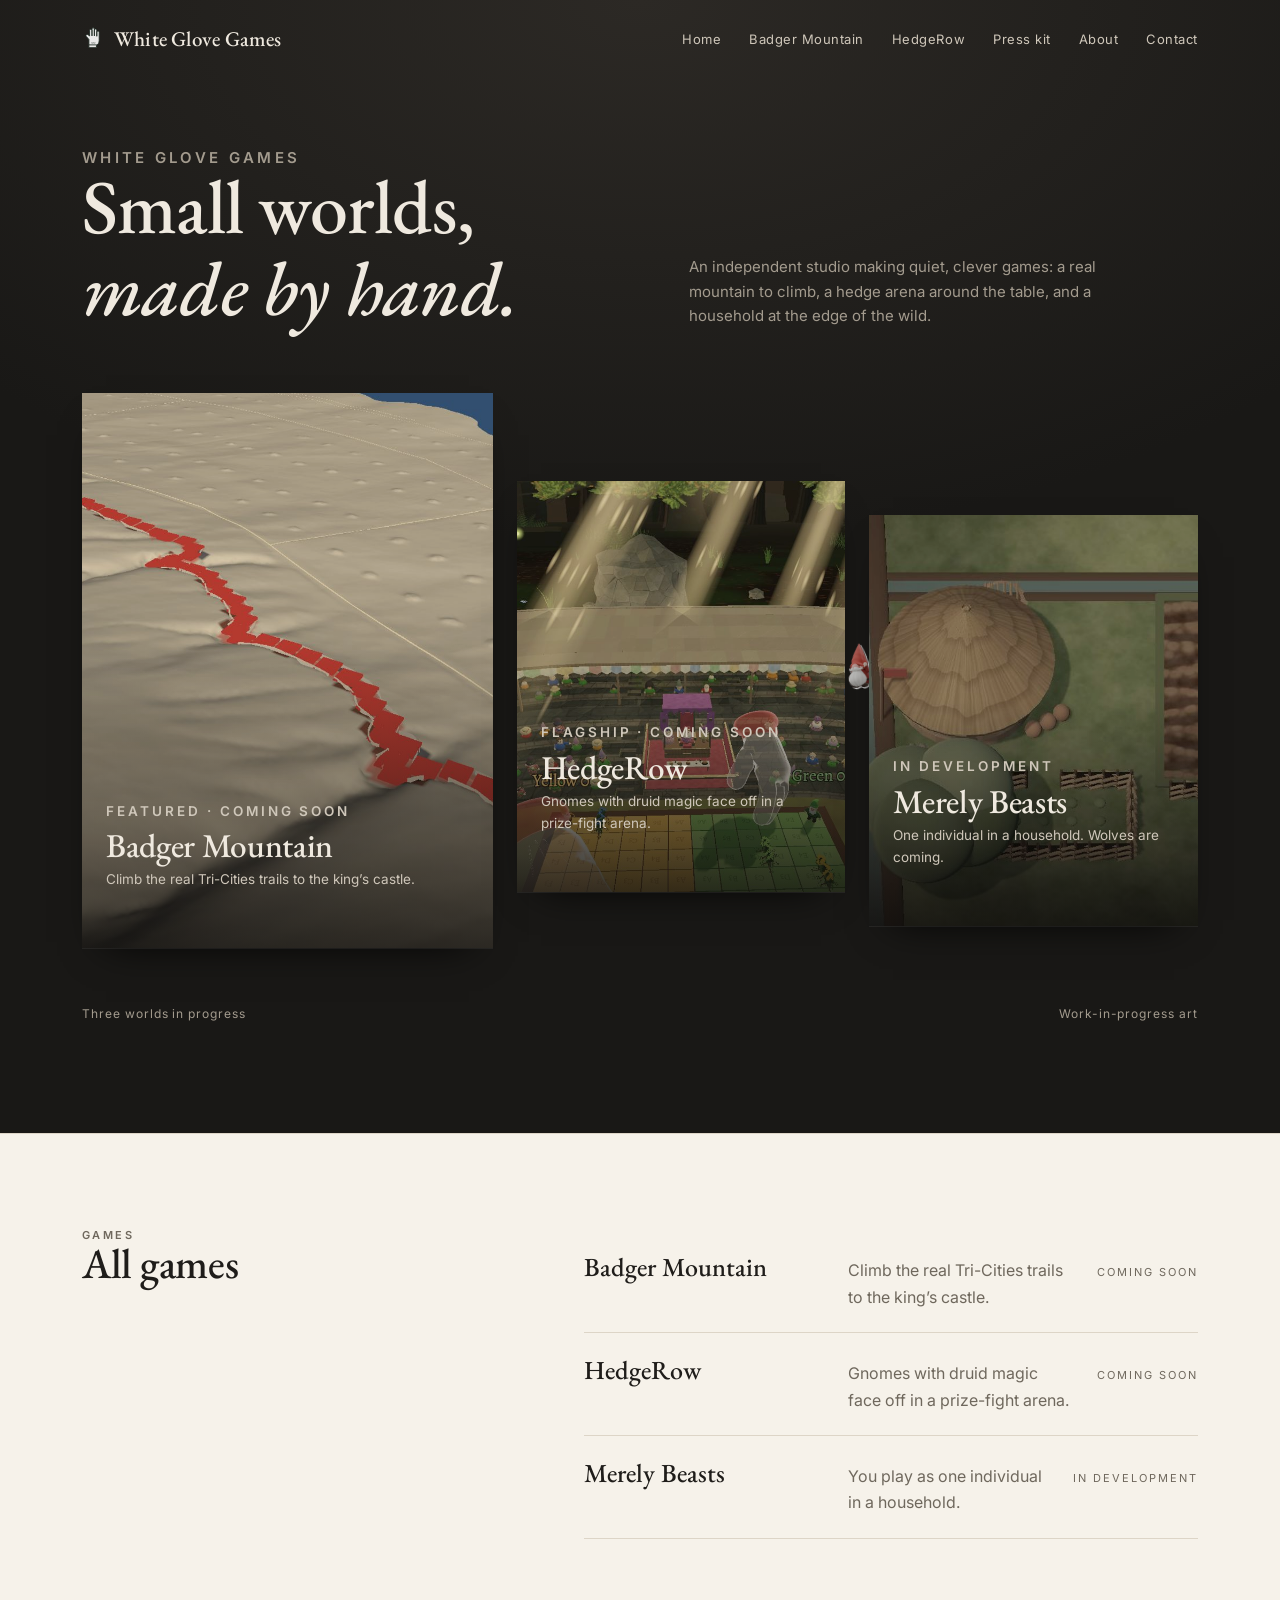
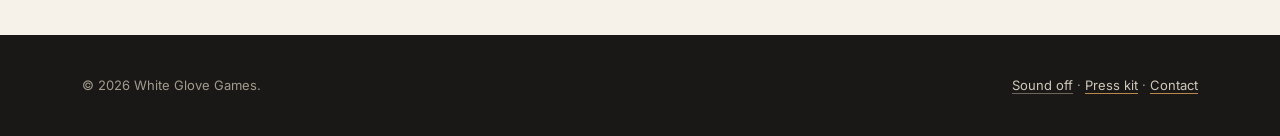
==== commit 20203e4b: "Diorama v2: polished design system, real art, self-hosted fonts, subtle motion; fix HedgeRow copy (d" ====
--- a/index.html
+++ b/index.html
@@ -1,22 +1,30 @@
 <!doctype html><html lang="en"><head><meta charset="utf-8"><meta name="viewport" content="width=device-width,initial-scale=1">
-<title>White Glove Games</title><meta name="description" content="White Glove Games makes cozy, clever games: Badger Mountain, HedgeRow and Merely Beasts."><link rel="icon" href="./favicon.svg" type="image/svg+xml"><link rel="stylesheet" href="./assets/site.css"><link rel="stylesheet" href="./assets/diorama.css">
-<meta property="og:title" content="White Glove Games"><meta property="og:description" content="White Glove Games makes cozy, clever games: Badger Mountain, HedgeRow and Merely Beasts."></head><body>
+<title>White Glove Games</title><meta name="description" content="White Glove Games makes cozy, clever games: Badger Mountain, HedgeRow and Merely Beasts."><link rel="icon" href="./favicon.svg" type="image/svg+xml"><link rel="stylesheet" href="./assets/site.css">
+<meta property="og:title" content="White Glove Games"><meta property="og:description" content="White Glove Games makes cozy, clever games: Badger Mountain, HedgeRow and Merely Beasts."></head><body class="home">
 <a class="skip" href="#main">Skip to content</a>
 <header class="site"><div class="wrap"><a class="brand" href="./"><img src="./assets/img/glove.svg" alt="" width="36" height="36">White Glove Games</a>
 <button class="menu-btn" aria-expanded="false" aria-controls="nav">Menu</button><nav id="nav" aria-label="Main"><ul><li><a href="./">Home</a></li><li><a href="./badgermountain/">Badger Mountain</a></li><li><a href="./hedgerow/">HedgeRow</a></li><li><a href="./press/">Press kit</a></li><li><a href="./about/">About</a></li><li><a href="./contact/">Contact</a></li></ul></nav></div></header>
 <main id="main">
-<section class="diorama" aria-label="White Glove Games diorama: pick a game">
-<h1>Pick a game off the hillside</h1><p class="sub">Cozy, clever games from White Glove Games. Coming soon.</p>
-<a class="obj o-mountain" href="./badgermountain/"><span class="feat">Featured</span><img src="./assets/img/placeholder/mountain.svg" alt="" width="360" height="300"><span class="tag">Badger Mountain<small>Climb to the king’s castle</small></span></a>
-<a class="obj o-arena" href="./hedgerow/"><img src="./assets/img/placeholder/arena.svg" alt="" width="300" height="220"><span class="tag">HedgeRow<small>Gnome boxing in the hedges</small></span></a>
-<a class="obj o-den" href="./merelybeasts/"><img src="./assets/img/placeholder/den.svg" alt="" width="260" height="200"><span class="tag">Merely Beasts<small>In development</small></span></a>
-<button class="gnome" id="gnome" type="button" aria-label="Poke the gnome"><img src="./assets/img/placeholder/gnome.svg" alt="" width="70" height="100"></button><span class="bubble" id="bubble" aria-live="polite"></span>
-<button class="burrow" id="burrow" type="button" aria-label="Peek into the burrow"><img src="./assets/img/placeholder/badger.svg" alt="" width="90" height="60"></button>
+<section class="scene" aria-labelledby="scene-h">
+<div class="intro-t"><div><p class="kicker">White Glove Games</p><h1 id="scene-h">Small worlds,<br><em>made by hand.</em></h1></div>
+<p>An independent studio making quiet, clever games: a real mountain to climb, a hedge arena around the table, and a household at the edge of the wild.</p></div>
+<div class="stage">
+<a class="piece feature fade-in" href="./badgermountain/"><div class="frame"><img class="art" src="./assets/img/v2/badger-trail-800.jpg" srcset="./assets/img/v2/badger-trail-800.jpg 800w,./assets/img/v2/badger-trail-1600.jpg 1600w" sizes="(max-width:900px) 100vw,40vw" alt="The real Badger Mountain terrain with a trail climbing toward the summit" width="804" height="1005" fetchpriority="high">
+<img class="dusk-badger" src="./assets/img/v2/badger-silhouette.svg" alt="" width="46" height="20">
+<div class="cap"><p class="kicker">Featured · Coming soon</p><h2>Badger Mountain</h2><p>Climb the real Tri-Cities trails to the king’s castle.</p><span class="more">Explore →</span></div></div></a>
+<a class="piece fade-in" href="./hedgerow/"><div class="frame"><img class="art" src="./assets/img/v2/hedgerow-arena-800.jpg" srcset="./assets/img/v2/hedgerow-arena-800.jpg 800w,./assets/img/v2/hedgerow-arena-1600.jpg 1600w" sizes="(max-width:900px) 100vw,30vw" alt="The HedgeRow arena: a colored board ringed by the crowd" width="784" height="980">
+<div class="cap"><p class="kicker">Flagship · Coming soon</p><h2>HedgeRow</h2><p>Gnomes with druid magic face off in a prize-fight arena.</p><span class="more">Explore →</span></div></div>
+<img class="peek-gnome" src="./assets/img/v2/gnome-peek.png" alt="" width="54" height="54"></a>
+<a class="piece fade-in" href="./merelybeasts/"><div class="frame"><img class="art" src="./assets/img/v2/mb-hut-800.jpg" alt="A thatched hut beside small fields, early look development" width="500" height="625">
+<div class="cap"><p class="kicker">In development</p><h2>Merely Beasts</h2><p>One individual in a household. Wolves are coming.</p><span class="more">Explore →</span></div></div></a>
+</div>
+<div class="scene-foot"><span>Three worlds in progress</span><span>Work-in-progress art</span></div>
 </section>
-<section class="plain"><div class="wrap"><h2>Our games</h2><ul>
-<li><a href="./badgermountain/">Badger Mountain</a> <span class="pill">Featured · Coming soon</span><br>Climb the real Tri-Cities trails up to the king’s castle.</li>
-<li><a href="./hedgerow/">HedgeRow</a> <span class="pill">Flagship · Coming soon</span><br>Your gnome is the boxer; you’re the trainer in its corner.</li>
-<li><a href="./merelybeasts/">Merely Beasts</a> <span class="pill">In development</span><br>You play as one individual in a household. Wolves are coming.</li>
-</ul></div></section></main>
-<footer><div class="wrap"><p>© 2026 White Glove Games.</p><p><button id="sound-toggle" type="button" aria-pressed="false" style="font:inherit;background:none;border:1px solid currentColor;color:inherit;border-radius:8px;padding:2px 8px">Sound: off</button> · <a href="./press/">Press kit</a> · <a href="./contact/">Contact</a></p></div></footer>
+<section class="index" aria-labelledby="idx-h"><div class="wrap"><div class="studio"><div><p class="kicker">Games</p><h2 id="idx-h">All games</h2></div>
+<ul>
+<li><a href="./badgermountain/">Badger Mountain</a><p>Climb the real Tri-Cities trails to the king’s castle.</p><span class="status">Coming soon</span></li>
+<li><a href="./hedgerow/">HedgeRow</a><p>Gnomes with druid magic face off in a prize-fight arena.</p><span class="status">Coming soon</span></li>
+<li><a href="./merelybeasts/">Merely Beasts</a><p>You play as one individual in a household.</p><span class="status">In development</span></li>
+</ul></div></div></section></main>
+<footer><div class="wrap"><p>© 2026 White Glove Games.</p><p><button id="sound-toggle" type="button" aria-pressed="false">Sound: off</button> · <a href="./press/">Press kit</a> · <a href="./contact/">Contact</a></p></div></footer>
 <script>window.WG_ROOT="./"</script><script src="./assets/site.js" defer></script><script src="./assets/diorama.js" defer></script></body></html>
--- a/assets/site.css
+++ b/assets/site.css
@@ -1,58 +1,91 @@
-:root{--ink:#1d2a22;--paper:#fbf8f1;--hedge:#3f6b3a;--hedge-d:#2b4a28;--gold:#e0a526;--muted:#5d665f;--card:#fff;--r:14px;--max:1100px}
-*{box-sizing:border-box}html{scroll-behavior:smooth}
-body{margin:0;font:17px/1.6 system-ui,-apple-system,"Segoe UI",Roboto,sans-serif;color:var(--ink);background:var(--paper)}
+/* White Glove Games — v2 polish draft (declan/diorama-draft). Local only. */
+@font-face{font-family:"EB Garamond";src:url(fonts/ebgaramond.woff) format("woff");font-weight:400 800;font-display:swap}
+@font-face{font-family:"EB Garamond";src:url(fonts/ebgaramond-italic.woff) format("woff");font-style:italic;font-weight:400 800;font-display:swap}
+@font-face{font-family:"Inter";src:url(fonts/inter.woff) format("woff");font-weight:300 700;font-display:swap}
+:root{--ink:#1f1d1a;--char:#191816;--char2:#24221f;--paper:#f6f2ea;--line:#ddd5c7;--muted:#6f685d;--muted-d:#a39b8e;--accent:#b8894a;--r:4px;--max:1180px;
+--serif:"EB Garamond",Garamond,"Iowan Old Style",Georgia,serif;--sans:"Inter",system-ui,-apple-system,"Segoe UI",sans-serif;--ease:cubic-bezier(.2,.7,.2,1)}
+*{box-sizing:border-box}html{scroll-behavior:smooth;-webkit-text-size-adjust:100%}
+body{margin:0;font:400 16px/1.65 var(--sans);color:var(--ink);background:var(--paper);-webkit-font-smoothing:antialiased}
 img{max-width:100%;height:auto;display:block}
-a{color:var(--hedge-d)}a:hover{color:var(--hedge)}
-:focus-visible{outline:3px solid var(--gold);outline-offset:2px}
-.skip{position:absolute;left:-999px;top:8px;background:var(--ink);color:#fff;padding:8px 12px;border-radius:8px;z-index:9}.skip:focus{left:8px}
-.wrap{max-width:var(--max);margin:0 auto;padding:0 20px}
-header.site{background:var(--ink);color:#fff;position:sticky;top:0;z-index:5}
-header.site .wrap{display:flex;align-items:center;justify-content:space-between;gap:12px;min-height:64px}
-.brand{display:flex;align-items:center;gap:10px;color:#fff;text-decoration:none;font-weight:800;letter-spacing:.02em}
-.brand img{width:36px;height:36px}
-nav ul{list-style:none;display:flex;gap:4px;margin:0;padding:0;flex-wrap:wrap}
-nav a{color:#fff;text-decoration:none;padding:8px 10px;border-radius:8px;display:block}
-nav a:hover,nav a[aria-current=page]{background:rgba(255,255,255,.14)}
-.menu-btn{display:none;background:none;border:2px solid #fff;color:#fff;border-radius:8px;padding:6px 12px;font:inherit}
-@media(max-width:760px){.menu-btn{display:block}nav{display:none;position:absolute;left:0;right:0;top:64px;background:var(--ink);padding:8px 20px 16px}nav.open{display:block}nav ul{flex-direction:column}}
-.hero{position:relative;color:#fff;background:var(--hedge-d)}
-.hero img{width:100%;max-height:72vh;object-fit:cover}
-.hero .over{position:absolute;inset:auto 0 0 0;background:linear-gradient(transparent,rgba(10,20,12,.85));padding:60px 0 28px}
-.hero h1{margin:0 0 6px;font-size:clamp(28px,5vw,52px);line-height:1.1}
-.btn{display:inline-block;background:var(--gold);color:var(--ink);font-weight:800;text-decoration:none;padding:12px 20px;border-radius:999px;border:0;margin:6px 8px 0 0}
-.btn.alt{background:#fff}.btn[aria-disabled=true]{cursor:not-allowed}
-section{padding:48px 0}section.tint{background:#eef3e8}
-h1,h2,h3{line-height:1.2}h2{font-size:clamp(24px,3.4vw,34px);margin-top:0}
-.intro{display:grid;grid-template-columns:120px 1fr;gap:28px;align-items:center}
-.intro img{width:120px}@media(max-width:600px){.intro{grid-template-columns:1fr}.intro img{width:80px}}
-.grid{display:grid;grid-template-columns:repeat(auto-fit,minmax(260px,1fr));gap:20px}
-.card{background:var(--card);border-radius:var(--r);padding:22px;box-shadow:0 2px 10px rgba(0,0,0,.07)}
-.shots{display:grid;grid-template-columns:repeat(auto-fit,minmax(280px,1fr));gap:16px}
-.shots figure{margin:0}.shots img{border-radius:10px}
-figcaption{font-size:14px;color:var(--muted);margin-top:6px}
-.todo{background:#fff4d6;border:2px dashed #c58a00;color:#5a3f00;border-radius:8px;padding:2px 8px;font-size:.92em;font-weight:600}
-div.todo{padding:12px 16px;margin:16px 0}
-.note{font-size:14px;color:var(--muted)}
-dl.facts{display:grid;grid-template-columns:max-content 1fr;gap:8px 20px}dl.facts dt{font-weight:700}dl.facts dd{margin:0}
-@media(max-width:520px){dl.facts{grid-template-columns:1fr}dl.facts dd{margin-bottom:8px}}
-footer{background:var(--ink);color:#cfd6cf;padding:28px 0;font-size:15px}footer a{color:#fff}
-@media(prefers-reduced-motion:reduce){html{scroll-behavior:auto}}
-/* palette from world/style-lowpoly/palette.md (foliage, wood, horizon) */
-:root{--hedge:#4F5C20;--hedge-d:#2F3A12;--gold:#E08A4A;--ink:#1f1a12;--paper:#faf6ee}
-section.tint{background:#efeedd}
-.kicker{letter-spacing:.2em;text-transform:uppercase;font-size:13px;font-weight:700;color:var(--muted);margin:0 0 4px}
-.hero .kicker{color:#f0d9b5}
-.lead{font-size:1.15em}
-.pill{display:inline-block;font-size:12px;font-weight:700;background:#efeedd;color:var(--hedge-d);border-radius:999px;padding:2px 10px;vertical-align:middle}
-.thumb{border-radius:10px;margin-bottom:12px;aspect-ratio:16/9;object-fit:cover;width:100%}
-.wide{border-radius:12px;margin:20px 0 8px;width:100%}
-.gnomes{display:flex;gap:12px;flex-wrap:wrap}.gnomes img{width:128px;background:#fff;border-radius:50%}
-.narrow{max-width:720px}
-.mb{background:#1c1914;color:#f3ece0}.mb .kicker,.mb .note{color:#b7ab98}
-.mb h1{font-family:Georgia,serif;font-size:clamp(40px,8vw,72px);margin:.1em 0}
-.tagline{font-family:Georgia,serif;font-style:italic;font-size:clamp(19px,2.6vw,24px);color:#f0d9b5}
-.mb .facts{margin:20px 0}
-.signup label{font-weight:700;display:block;margin:20px 0 6px}.signup .row{display:flex;gap:8px;flex-wrap:wrap}
-.signup input{font:inherit;padding:12px 14px;border-radius:999px;border:1px solid #6b5d4a;background:#2a241c;color:#f3ece0;flex:1;min-width:220px}
-.signup .btn{margin:0}
-.todo,.signup{display:none!important}
+a{color:inherit;text-decoration-color:var(--accent);text-underline-offset:3px}a:hover{color:var(--accent)}
+:focus{outline:none}:focus-visible{outline:1px solid var(--accent);outline-offset:4px}
+.skip{position:absolute;left:-999px;top:8px;background:var(--ink);color:#fff;padding:8px 12px;z-index:9}.skip:focus{left:8px}
+.wrap{max-width:var(--max);margin:0 auto;padding:0 32px}.narrow{max-width:760px}
+@media(max-width:600px){.wrap{padding:0 20px}}
+h1,h2,h3{font-family:var(--serif);font-weight:500;line-height:1.08;letter-spacing:-.01em;margin:0 0 .4em}
+h1{font-size:clamp(40px,6vw,76px)}h2{font-size:clamp(28px,3.4vw,42px)}h3{font-size:24px}
+.kicker{font:600 11px/1 var(--sans);letter-spacing:.22em;text-transform:uppercase;color:var(--accent);margin:0 0 18px}
+.lead{font:400 clamp(19px,1.9vw,23px)/1.5 var(--serif);color:var(--ink);max-width:36em}
+.note{font-size:13px;color:var(--muted)}
+header.site{position:absolute;top:0;left:0;right:0;z-index:5;color:#efe9df}
+body:not(.home) header.site{position:relative;background:var(--char)}
+header.site .wrap{display:flex;align-items:center;justify-content:space-between;gap:16px;min-height:76px}
+.brand{display:flex;align-items:center;gap:10px;text-decoration:none;font:500 21px/1 var(--serif);letter-spacing:.01em;color:#efe9df}
+.brand img{width:22px;height:22px;opacity:.9}
+nav ul{list-style:none;display:flex;gap:28px;margin:0;padding:0}
+nav a{text-decoration:none;font-size:13px;letter-spacing:.04em;color:#cfc7ba;padding:6px 0;border-bottom:1px solid transparent;transition:color .3s,border-color .3s}
+nav a:hover,nav a[aria-current=page]{color:#fff;border-color:var(--accent)}
+.menu-btn{display:none;background:none;border:1px solid #6c665d;color:#efe9df;padding:6px 12px;font:13px var(--sans);letter-spacing:.06em}
+@media(max-width:820px){.menu-btn{display:block}nav{display:none;position:absolute;left:0;right:0;top:76px;background:var(--char);padding:8px 20px 20px}nav.open{display:block}nav ul{flex-direction:column;gap:4px}}
+section{padding:96px 0}@media(max-width:600px){section{padding:64px 0}}
+/* ---------- home scene ---------- */
+.scene{background:radial-gradient(120% 80% at 50% 0%,#2c2925 0%,var(--char) 60%);color:#efe9df;padding:150px 0 110px;overflow:hidden}
+.scene .intro-t{max-width:var(--max);margin:0 auto 64px;padding:0 32px;display:grid;grid-template-columns:1.1fr 1fr;gap:48px;align-items:end}
+.scene h1{margin:0}.scene .intro-t p{color:var(--muted-d);margin:0;max-width:30em;font-size:15px}
+.stage{max-width:var(--max);margin:0 auto;padding:0 32px;display:grid;grid-template-columns:1.25fr 1fr 1fr;gap:24px;align-items:end}
+.piece{position:relative;display:block;text-decoration:none;color:#efe9df}
+.piece .frame{position:relative;overflow:hidden;aspect-ratio:4/5;background:var(--char2);box-shadow:0 1px 0 #ffffff10,0 18px 40px -24px #000;transition:transform .7s var(--ease),box-shadow .7s var(--ease)}
+.piece.feature .frame{aspect-ratio:4/5.4}
+.piece img.art{width:100%;height:100%;object-fit:cover;transform:scale(1.04);transition:transform 1.4s var(--ease),filter .7s;filter:brightness(.86)}
+.piece .frame::after{content:"";position:absolute;inset:0;background:linear-gradient(180deg,transparent 45%,#0c0b0acc)}
+.piece .cap{position:absolute;left:24px;right:24px;bottom:22px;z-index:2}
+.piece .cap .kicker{margin-bottom:10px}.piece .cap h2{font-size:clamp(26px,2.6vw,36px);margin:0 0 4px}.piece .cap p{margin:0;font-size:13.5px;color:#cfc7ba}
+.piece .more{display:inline-block;margin-top:14px;font-size:12px;letter-spacing:.14em;text-transform:uppercase;color:#efe9df;opacity:0;transform:translateY(6px);transition:opacity .5s,transform .5s var(--ease)}
+.piece:hover .frame,.piece:focus-visible .frame{transform:translateY(-6px);box-shadow:0 1px 0 #ffffff14,0 34px 60px -28px #000}
+.piece:hover img.art,.piece:focus-visible img.art{transform:scale(1.0);filter:brightness(1)}
+.piece:hover .more,.piece:focus-visible .more{opacity:1;transform:none}
+.piece:nth-child(2){margin-bottom:56px}.piece:nth-child(3){margin-bottom:22px}
+/* surprises */
+.peek-gnome{position:absolute;right:-2px;top:38%;width:54px;transform:translateX(70%) rotate(-8deg);transition:transform .9s var(--ease) .15s;z-index:3;pointer-events:none;filter:saturate(.75) brightness(.9)}
+.piece:hover .peek-gnome{transform:translateX(18%) rotate(-8deg)}
+.peek-gnome.idle{transform:translateX(30%) rotate(-8deg)}
+.dusk-badger{position:absolute;left:58%;bottom:31%;width:46px;opacity:0;transition:opacity 1.6s ease .4s;z-index:1;pointer-events:none}
+.piece:hover .dusk-badger,.dusk-badger.idle{opacity:.85}
+.scene-foot{max-width:var(--max);margin:56px auto 0;padding:0 32px;display:flex;justify-content:space-between;color:var(--muted-d);font-size:12px;letter-spacing:.08em}
+@media(max-width:900px){.scene{padding-top:120px}.scene .intro-t{grid-template-columns:1fr;gap:16px;margin-bottom:40px}.stage{grid-template-columns:1fr;gap:20px}.piece:nth-child(n){margin:0}.piece .frame,.piece.feature .frame{aspect-ratio:4/3.4}.piece .more{opacity:1;transform:none}}
+/* plain list */
+.index{border-top:1px solid var(--line)}.index li{display:grid;grid-template-columns:240px 1fr auto;gap:24px;padding:22px 0;border-bottom:1px solid var(--line);align-items:baseline}
+.index ul{list-style:none;margin:0;padding:0}.index a{font:500 26px/1.2 var(--serif);text-decoration:none}.index p{margin:0;color:var(--muted)}
+.status{font-size:11px;letter-spacing:.18em;text-transform:uppercase;color:var(--muted)}
+@media(max-width:700px){.index li{grid-template-columns:1fr;gap:4px}}
+.studio{display:grid;grid-template-columns:1fr 1.4fr;gap:64px}@media(max-width:800px){.studio{grid-template-columns:1fr;gap:16px}}
+/* game pages */
+.ghero{position:relative;background:var(--char);color:#efe9df;min-height:min(78vh,720px);display:flex;align-items:flex-end;overflow:hidden}
+.ghero img{position:absolute;inset:0;width:100%;height:100%;object-fit:cover;opacity:.78}
+.ghero::after{content:"";position:absolute;inset:0;background:linear-gradient(180deg,#19181600 30%,#191816f0)}
+.ghero .wrap{position:relative;z-index:1;padding-bottom:64px;width:100%}.ghero .lead{color:#e7e0d4}
+.cols{display:grid;grid-template-columns:repeat(3,1fr);gap:48px;border-top:1px solid var(--line);padding-top:40px}
+.cols h3{font-size:22px}.cols p{color:var(--muted);margin:0}@media(max-width:800px){.cols{grid-template-columns:1fr;gap:28px}}
+.split{display:grid;grid-template-columns:1.3fr 1fr;gap:56px;align-items:center}@media(max-width:800px){.split{grid-template-columns:1fr;gap:24px}}
+.figure img{box-shadow:0 24px 50px -30px #0008}.figure figcaption{font-size:12px;color:var(--muted);margin-top:10px}
+.price{display:inline-block;border:1px dashed var(--accent);padding:1px 10px;font:500 13px var(--sans);letter-spacing:.12em;color:var(--accent)}
+.meta{display:flex;flex-wrap:wrap;gap:28px;margin-top:28px;font-size:13px;color:#cfc7ba}.meta b{display:block;font-size:10.5px;letter-spacing:.2em;text-transform:uppercase;color:var(--muted-d);font-weight:600}
+.gnomes{display:flex;gap:20px;flex-wrap:wrap}.gnomes img{width:104px;filter:saturate(.8);transition:transform .6s var(--ease)}.gnomes img:hover{transform:translateY(-4px)}
+.shots{display:grid;grid-template-columns:repeat(3,1fr);gap:20px}.shots figure{margin:0}.shots figcaption{font-size:12px;color:var(--muted);margin-top:8px}@media(max-width:800px){.shots{grid-template-columns:1fr}}
+.notify{display:flex;gap:0;max-width:460px;margin-top:20px;border-bottom:1px solid var(--ink)}
+.notify input{flex:1;font:inherit;background:transparent;border:0;padding:12px 0;color:inherit}.notify input:focus-visible{outline:none}
+.notify button{font:600 12px var(--sans);letter-spacing:.16em;text-transform:uppercase;background:none;border:0;color:var(--ink);padding:0 4px}
+.notify:focus-within{border-color:var(--accent)}
+.tint{background:#efe9de}
+/* legacy pages */
+.grid{display:grid;grid-template-columns:repeat(auto-fit,minmax(260px,1fr));gap:24px}.card{border-top:1px solid var(--line);padding-top:20px}
+.pill{font:600 10.5px var(--sans);letter-spacing:.16em;text-transform:uppercase;color:var(--muted);margin-left:6px}
+.btn{display:inline-block;border:1px solid currentColor;padding:10px 18px;text-decoration:none;font-size:13px;letter-spacing:.08em}
+.facts{display:grid;grid-template-columns:140px 1fr;gap:8px 20px}.facts dt{color:var(--muted)}.facts dd{margin:0}
+.hero{position:relative}.hero img{width:100%;max-height:70vh;object-fit:cover}.intro{display:grid;grid-template-columns:120px 1fr;gap:28px;align-items:center}
+footer{background:var(--char);color:#a39b8e;padding:40px 0;font-size:13px}footer .wrap{display:flex;justify-content:space-between;flex-wrap:wrap;gap:12px}footer p{margin:0}footer a{color:#cfc7ba}
+#sound-toggle{font:inherit;background:none;border:0;color:#cfc7ba;padding:0;text-decoration:underline;text-decoration-color:#6c665d;text-underline-offset:3px}
+.fade-in{animation:fade 1.2s var(--ease) both}.stage .piece:nth-child(2){animation-delay:.12s}.stage .piece:nth-child(3){animation-delay:.24s}
+@keyframes fade{from{opacity:0;transform:translateY(12px)}to{opacity:1;transform:none}}
+@media (prefers-reduced-motion:reduce){*,*::before,*::after{animation:none!important;transition:none!important}html{scroll-behavior:auto}}
+.gnomes img{mix-blend-mode:multiply}
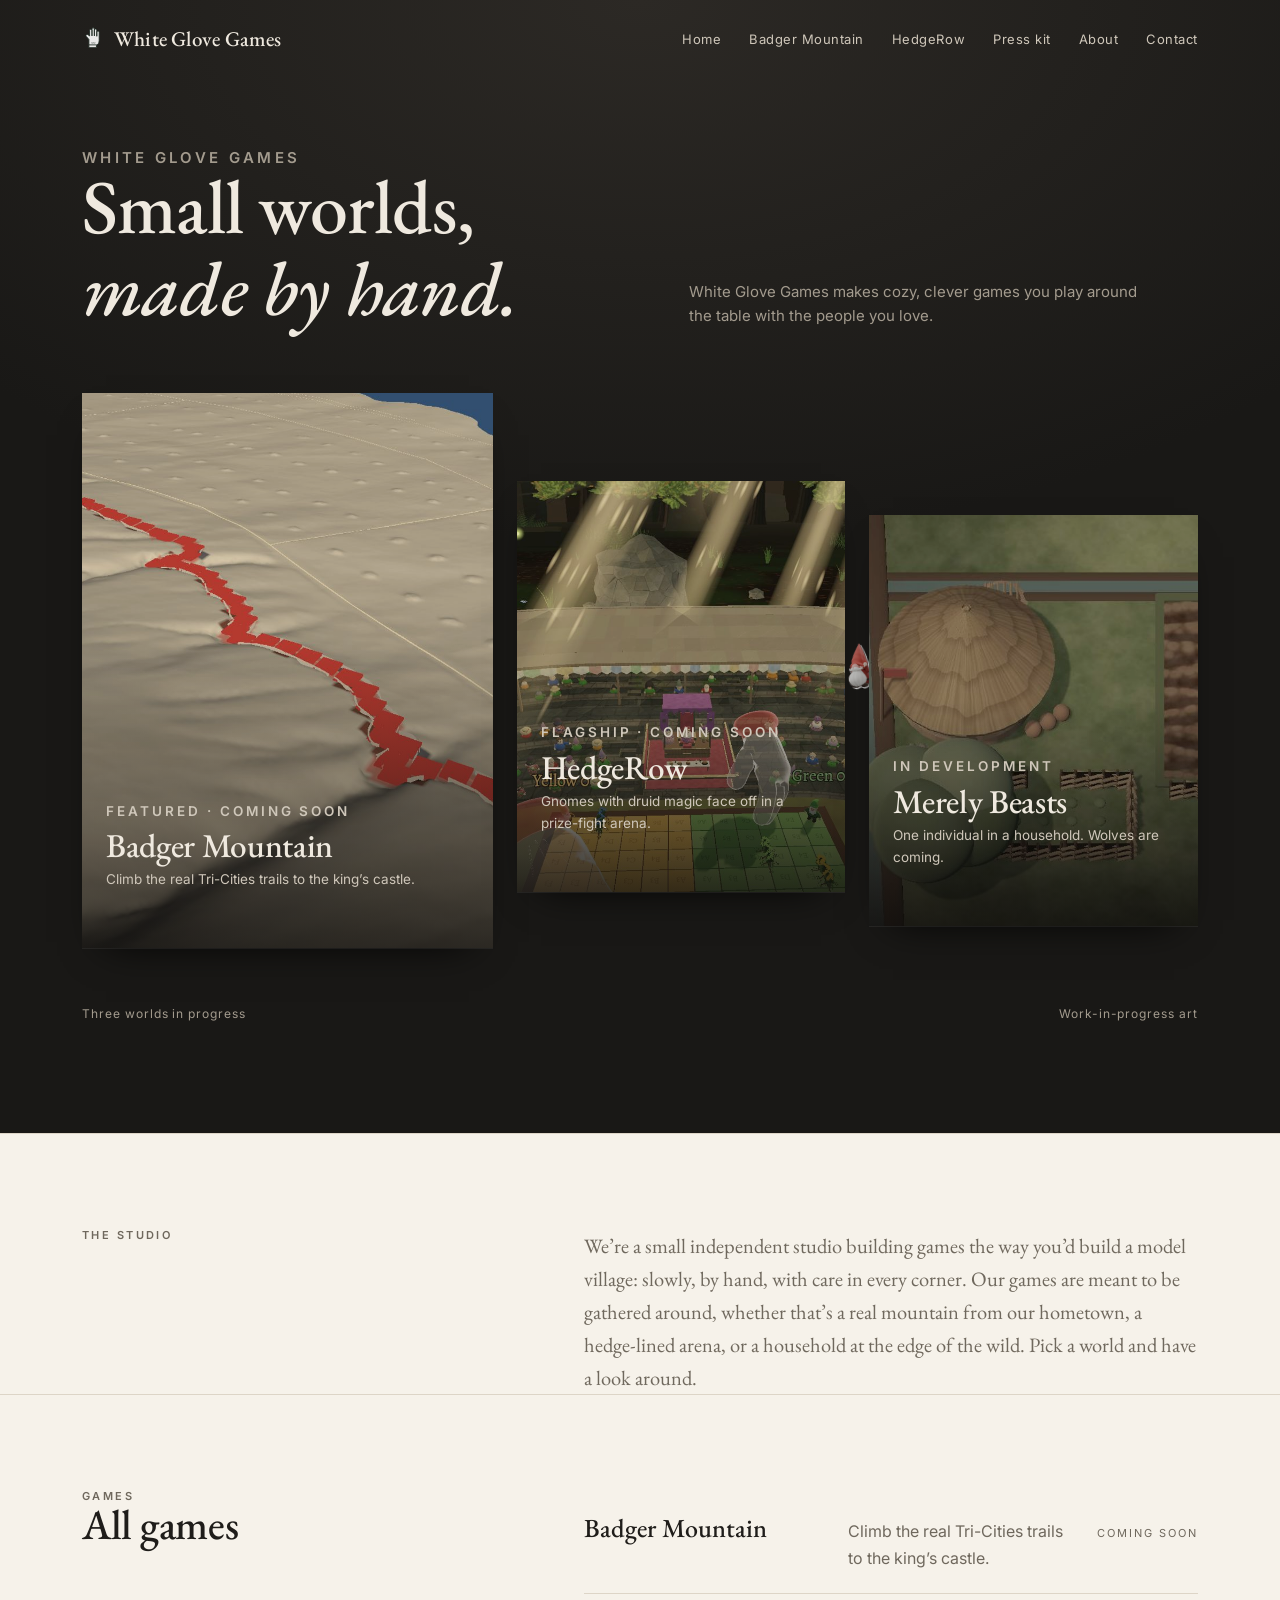
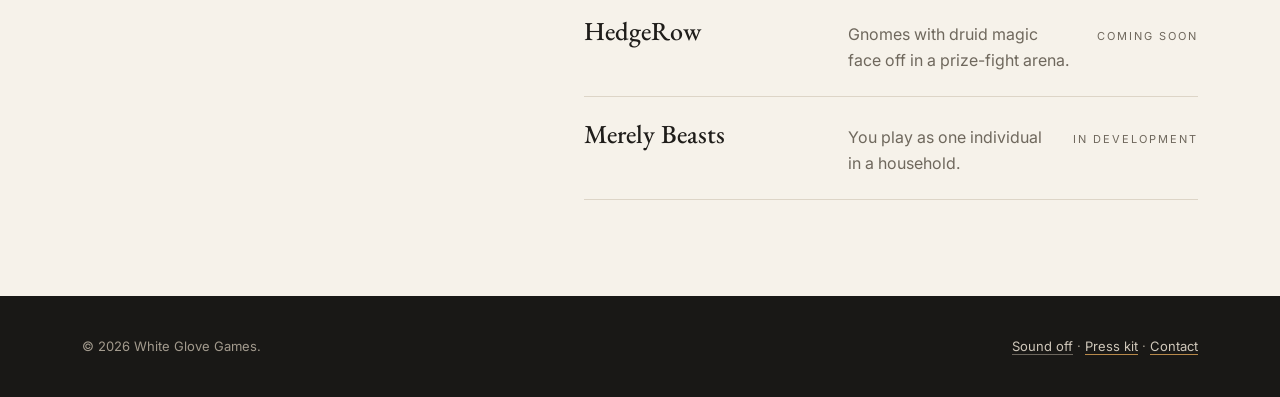
==== commit 448e961f: "Apply Jared's draft site copy to home, Badger Mountain, HedgeRow (Merely Beasts already matched hook" ====
--- a/index.html
+++ b/index.html
@@ -7,7 +7,7 @@
 <main id="main">
 <section class="scene" aria-labelledby="scene-h">
 <div class="intro-t"><div><p class="kicker">White Glove Games</p><h1 id="scene-h">Small worlds,<br><em>made by hand.</em></h1></div>
-<p>An independent studio making quiet, clever games: a real mountain to climb, a hedge arena around the table, and a household at the edge of the wild.</p></div>
+<p>White Glove Games makes cozy, clever games you play around the table with the people you love.</p></div>
 <div class="stage">
 <a class="piece feature fade-in" href="./badgermountain/"><div class="frame"><img class="art" src="./assets/img/v2/badger-trail-800.jpg" srcset="./assets/img/v2/badger-trail-800.jpg 800w,./assets/img/v2/badger-trail-1600.jpg 1600w" sizes="(max-width:900px) 100vw,40vw" alt="The real Badger Mountain terrain with a trail climbing toward the summit" width="804" height="1005" fetchpriority="high">
 <img class="dusk-badger" src="./assets/img/v2/badger-silhouette.svg" alt="" width="46" height="20">
@@ -20,11 +20,12 @@
 </div>
 <div class="scene-foot"><span>Three worlds in progress</span><span>Work-in-progress art</span></div>
 </section>
+<section class="index about-blurb" aria-label="About the studio"><div class="wrap"><div class="studio"><div><p class="kicker">The studio</p></div><p class="blurb">We’re a small independent studio building games the way you’d build a model village: slowly, by hand, with care in every corner. Our games are meant to be gathered around, whether that’s a real mountain from our hometown, a hedge-lined arena, or a household at the edge of the wild. Pick a world and have a look around.</p></div></div></section>
 <section class="index" aria-labelledby="idx-h"><div class="wrap"><div class="studio"><div><p class="kicker">Games</p><h2 id="idx-h">All games</h2></div>
 <ul>
 <li><a href="./badgermountain/">Badger Mountain</a><p>Climb the real Tri-Cities trails to the king’s castle.</p><span class="status">Coming soon</span></li>
 <li><a href="./hedgerow/">HedgeRow</a><p>Gnomes with druid magic face off in a prize-fight arena.</p><span class="status">Coming soon</span></li>
 <li><a href="./merelybeasts/">Merely Beasts</a><p>You play as one individual in a household.</p><span class="status">In development</span></li>
 </ul></div></div></section></main>
-<footer><div class="wrap"><p>© 2026 White Glove Games.</p><p><button id="sound-toggle" type="button" aria-pressed="false">Sound: off</button> · <a href="./press/">Press kit</a> · <a href="./contact/">Contact</a></p></div></footer>
+<footer><div class="wrap"><p>© 2026 White Glove Games.</p><!-- TODO: press email + Privacy link from copy draft; press address not live yet --><p><button id="sound-toggle" type="button" aria-pressed="false">Sound: off</button> · <a href="./press/">Press kit</a> · <a href="./contact/">Contact</a></p></div></footer>
 <script>window.WG_ROOT="./"</script><script src="./assets/site.js" defer></script><script src="./assets/diorama.js" defer></script></body></html>
--- a/assets/site.css
+++ b/assets/site.css
@@ -89,3 +89,7 @@
 @keyframes fade{from{opacity:0;transform:translateY(12px)}to{opacity:1;transform:none}}
 @media (prefers-reduced-motion:reduce){*,*::before,*::after{animation:none!important;transition:none!important}html{scroll-behavior:auto}}
 .gnomes img{mix-blend-mode:multiply}
+.ghero .desc{font:400 16px/1.65 var(--sans);color:#d6cfc3;max-width:40em;margin:14px 0 0}
+.ghero h1,.ghero .lead,.ghero .desc{overflow-wrap:break-word}
+.about-blurb{padding-bottom:0}.about-blurb .blurb{font:400 clamp(18px,1.6vw,21px)/1.6 var(--serif);margin:0;max-width:36em}
+@media(max-width:600px){.ghero .desc{font-size:15px}.ghero .wrap{padding-bottom:40px}.ghero{min-height:auto;padding-top:140px}}
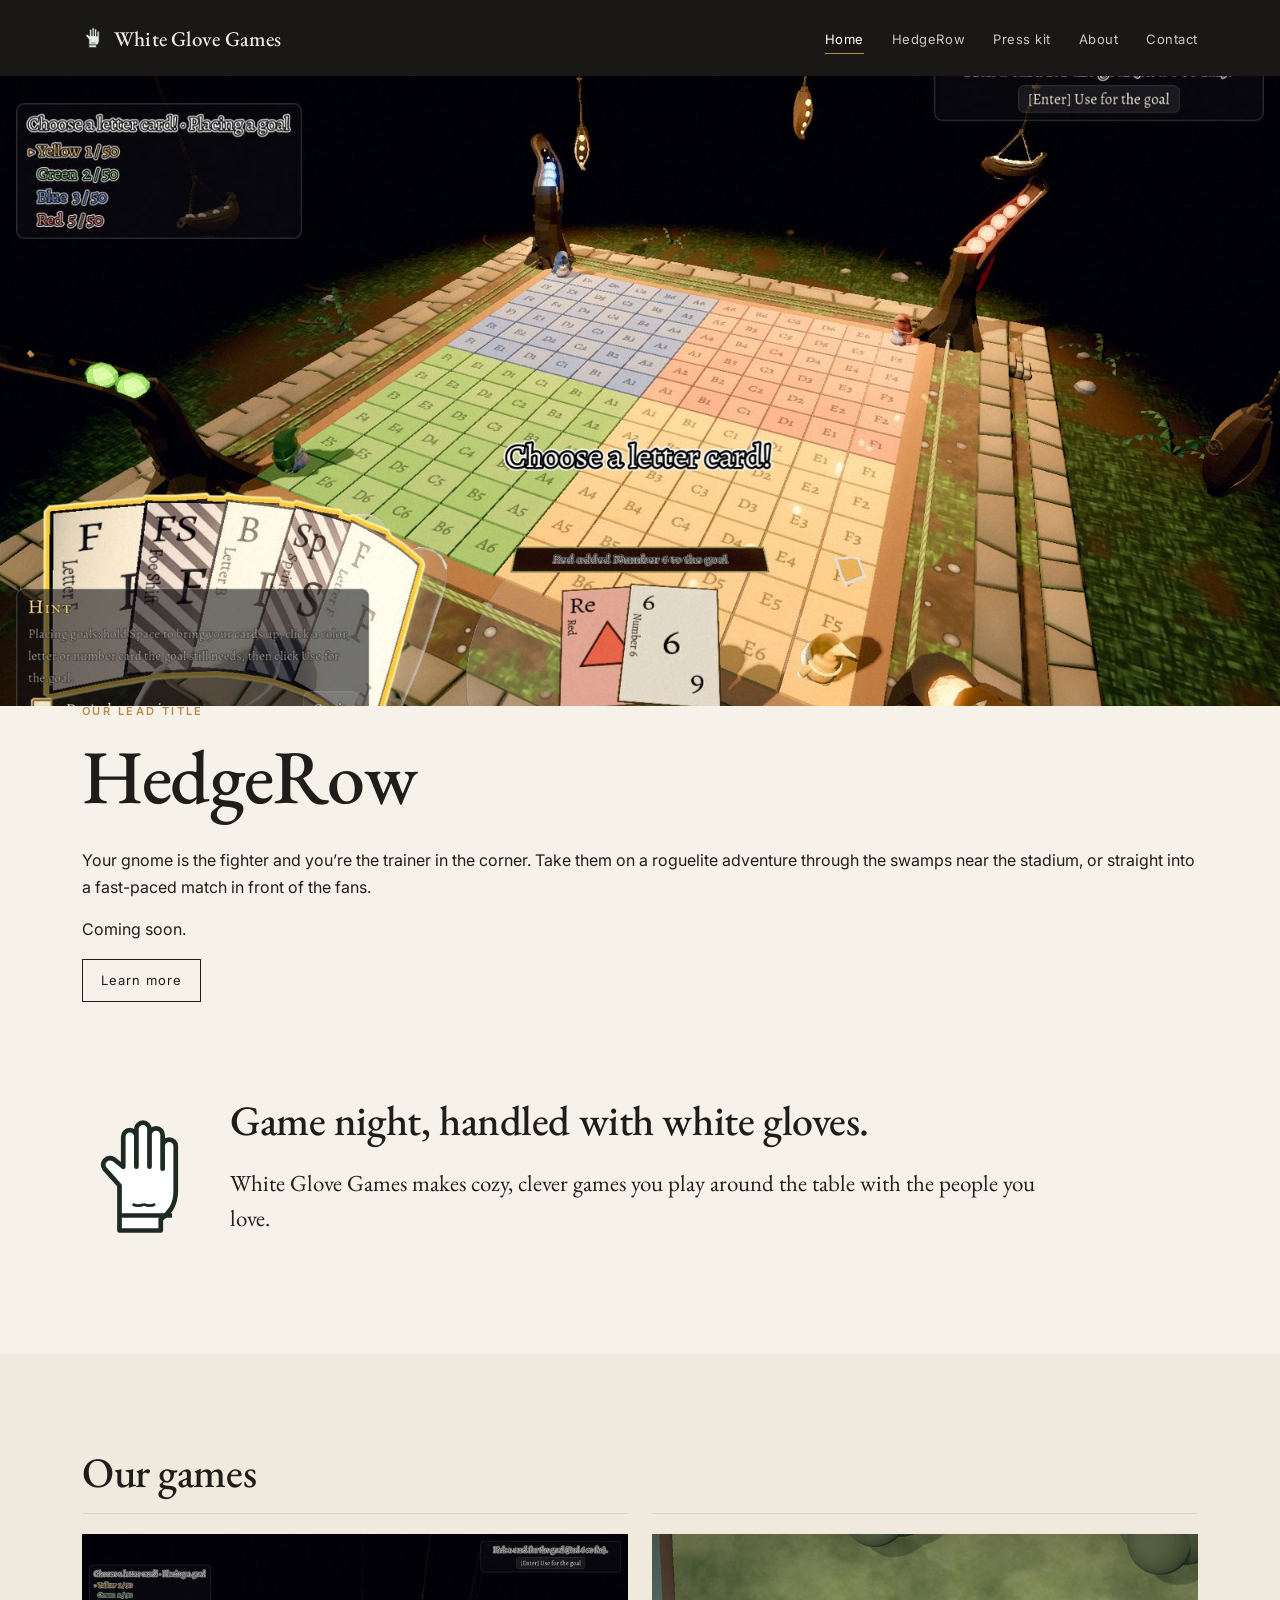
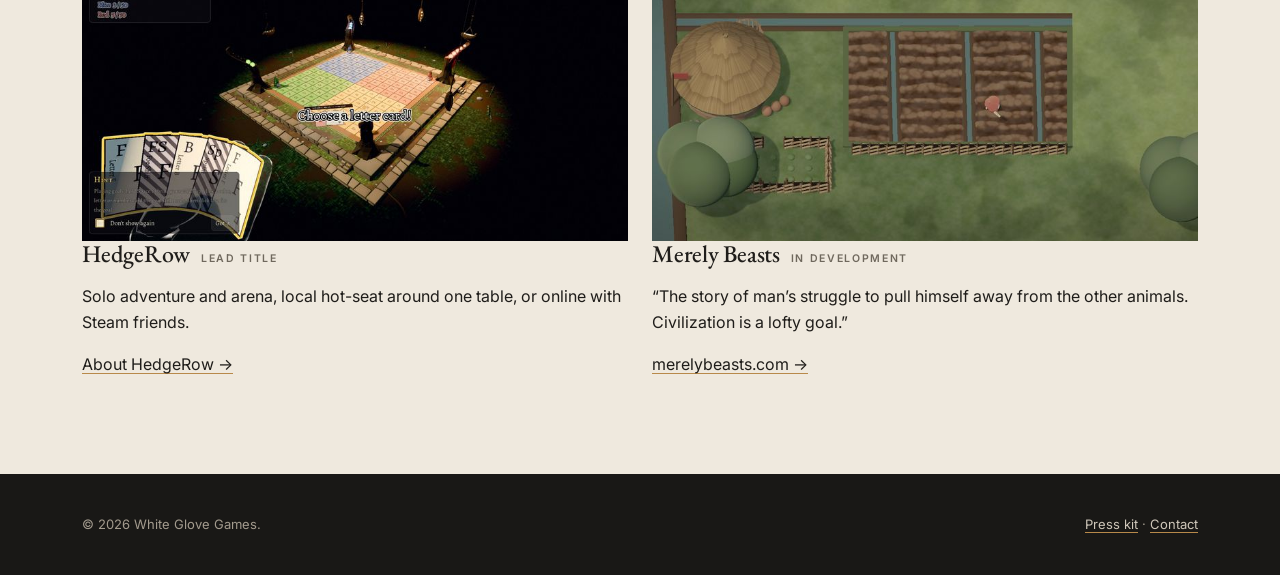
==== commit 2e000d6e: "Remove Joiner from the public site Drop the Joiner nav item and homepage card, replace /joiner/ with" ====
--- a/index.html
+++ b/index.html
@@ -1,31 +1,16 @@
 <!doctype html><html lang="en"><head><meta charset="utf-8"><meta name="viewport" content="width=device-width,initial-scale=1">
-<title>White Glove Games</title><meta name="description" content="White Glove Games makes cozy, clever games: Badger Mountain, HedgeRow and Merely Beasts."><link rel="icon" href="./favicon.svg" type="image/svg+xml"><link rel="stylesheet" href="./assets/site.css">
-<meta property="og:title" content="White Glove Games"><meta property="og:description" content="White Glove Games makes cozy, clever games: Badger Mountain, HedgeRow and Merely Beasts."></head><body class="home">
+<title>White Glove Games</title><meta name="description" content="White Glove Games makes cozy, clever games you play around the table with the people you love."><link rel="icon" href="./favicon.svg" type="image/svg+xml"><link rel="stylesheet" href="./assets/site.css">
+<meta property="og:title" content="White Glove Games"><meta property="og:description" content="White Glove Games makes cozy, clever games you play around the table with the people you love."></head><body>
 <a class="skip" href="#main">Skip to content</a>
 <header class="site"><div class="wrap"><a class="brand" href="./"><img src="./assets/img/glove.svg" alt="" width="36" height="36">White Glove Games</a>
-<button class="menu-btn" aria-expanded="false" aria-controls="nav">Menu</button><nav id="nav" aria-label="Main"><ul><li><a href="./">Home</a></li><li><a href="./badgermountain/">Badger Mountain</a></li><li><a href="./hedgerow/">HedgeRow</a></li><li><a href="./press/">Press kit</a></li><li><a href="./about/">About</a></li><li><a href="./contact/">Contact</a></li></ul></nav></div></header>
+<button class="menu-btn" aria-expanded="false" aria-controls="nav">Menu</button><nav id="nav" aria-label="Main"><ul><li><a href="./" aria-current=page>Home</a></li><li><a href="./hedgerow/">HedgeRow</a></li><li><a href="./press/">Press kit</a></li><li><a href="./about/">About</a></li><li><a href="./contact/">Contact</a></li></ul></nav></div></header>
 <main id="main">
-<section class="scene" aria-labelledby="scene-h">
-<div class="intro-t"><div><p class="kicker">White Glove Games</p><h1 id="scene-h">Small worlds,<br><em>made by hand.</em></h1></div>
-<p>White Glove Games makes cozy, clever games you play around the table with the people you love.</p></div>
-<div class="stage">
-<a class="piece feature fade-in" href="./badgermountain/"><div class="frame"><img class="art" src="./assets/img/v2/badger-trail-800.jpg" srcset="./assets/img/v2/badger-trail-800.jpg 800w,./assets/img/v2/badger-trail-1600.jpg 1600w" sizes="(max-width:900px) 100vw,40vw" alt="The real Badger Mountain terrain with a trail climbing toward the summit" width="804" height="1005" fetchpriority="high">
-<img class="dusk-badger" src="./assets/img/v2/badger-silhouette.svg" alt="" width="46" height="20">
-<div class="cap"><p class="kicker">Featured · Coming soon</p><h2>Badger Mountain</h2><p>Climb the real Tri-Cities trails to the king’s castle.</p><span class="more">Explore →</span></div></div></a>
-<a class="piece fade-in" href="./hedgerow/"><div class="frame"><img class="art" src="./assets/img/v2/hedgerow-arena-800.jpg" srcset="./assets/img/v2/hedgerow-arena-800.jpg 800w,./assets/img/v2/hedgerow-arena-1600.jpg 1600w" sizes="(max-width:900px) 100vw,30vw" alt="The HedgeRow arena: a colored board ringed by the crowd" width="784" height="980">
-<div class="cap"><p class="kicker">Flagship · Coming soon</p><h2>HedgeRow</h2><p>Gnomes with druid magic face off in a prize-fight arena.</p><span class="more">Explore →</span></div></div>
-<img class="peek-gnome" src="./assets/img/v2/gnome-peek.png" alt="" width="54" height="54"></a>
-<a class="piece fade-in" href="./merelybeasts/"><div class="frame"><img class="art" src="./assets/img/v2/mb-hut-800.jpg" alt="A thatched hut beside small fields, early look development" width="500" height="625">
-<div class="cap"><p class="kicker">In development</p><h2>Merely Beasts</h2><p>One individual in a household. Wolves are coming.</p><span class="more">Explore →</span></div></div></a>
-</div>
-<div class="scene-foot"><span>Three worlds in progress</span><span>Work-in-progress art</span></div>
-</section>
-<section class="index about-blurb" aria-label="About the studio"><div class="wrap"><div class="studio"><div><p class="kicker">The studio</p></div><p class="blurb">We’re a small independent studio building games the way you’d build a model village: slowly, by hand, with care in every corner. Our games are meant to be gathered around, whether that’s a real mountain from our hometown, a hedge-lined arena, or a household at the edge of the wild. Pick a world and have a look around.</p></div></div></section>
-<section class="index" aria-labelledby="idx-h"><div class="wrap"><div class="studio"><div><p class="kicker">Games</p><h2 id="idx-h">All games</h2></div>
-<ul>
-<li><a href="./badgermountain/">Badger Mountain</a><p>Climb the real Tri-Cities trails to the king’s castle.</p><span class="status">Coming soon</span></li>
-<li><a href="./hedgerow/">HedgeRow</a><p>Gnomes with druid magic face off in a prize-fight arena.</p><span class="status">Coming soon</span></li>
-<li><a href="./merelybeasts/">Merely Beasts</a><p>You play as one individual in a household.</p><span class="status">In development</span></li>
-</ul></div></div></section></main>
-<footer><div class="wrap"><p>© 2026 White Glove Games.</p><!-- TODO: press email + Privacy link from copy draft; press address not live yet --><p><button id="sound-toggle" type="button" aria-pressed="false">Sound: off</button> · <a href="./press/">Press kit</a> · <a href="./contact/">Contact</a></p></div></footer>
-<script>window.WG_ROOT="./"</script><script src="./assets/site.js" defer></script><script src="./assets/diorama.js" defer></script></body></html>+<div class="hero"><img src="./assets/img/hedgerow-seat.jpg" alt="HedgeRow board at night seen from a trainer's seat, cards in hand" width="1600" height="900" fetchpriority="high">
+<div class="over"><div class="wrap"><p class="kicker">Our lead title</p><h1>HedgeRow</h1><p>Your gnome is the fighter and you’re the trainer in the corner. Take them on a roguelite adventure through the swamps near the stadium, or straight into a fast-paced match in front of the fans.</p><p>Coming soon.</p><a class="btn alt" href="./hedgerow/">Learn more</a></div></div></div>
+<section><div class="wrap intro"><img src="./assets/img/glove.svg" alt="" width="120" height="120"><div><h2>Game night, handled with white gloves.</h2><p class="lead">White Glove Games makes cozy, clever games you play around the table with the people you love.</p></div></div></section>
+<section class="tint"><div class="wrap"><h2>Our games</h2><div class="grid">
+<div class="card"><img class="thumb" src="./assets/img/hedgerow-overview-800.jpg" alt="The HedgeRow board lit by lanterns" width="800" height="450" loading="lazy"><h3>HedgeRow <span class="pill">Lead title</span></h3><p>Solo adventure and arena, local hot-seat around one table, or online with Steam friends.</p><a href="./hedgerow/">About HedgeRow →</a></div>
+<div class="card"><img class="thumb" src="./assets/img/merelybeasts-still-800.jpg" alt="Muted overhead view of a thatched hut beside small fields" width="800" height="450" loading="lazy"><h3>Merely Beasts <span class="pill">In development</span></h3><p>“The story of man’s struggle to pull himself away from the other animals. Civilization is a lofty goal.”</p><a href="https://merelybeasts.com/">merelybeasts.com →</a></div>
+</div></div></section></main>
+<footer><div class="wrap"><p>© 2026 White Glove Games.</p><p><a href="./press/">Press kit</a> · <a href="./contact/">Contact</a></p></div></footer>
+<script src="./assets/site.js" defer></script></body></html>
